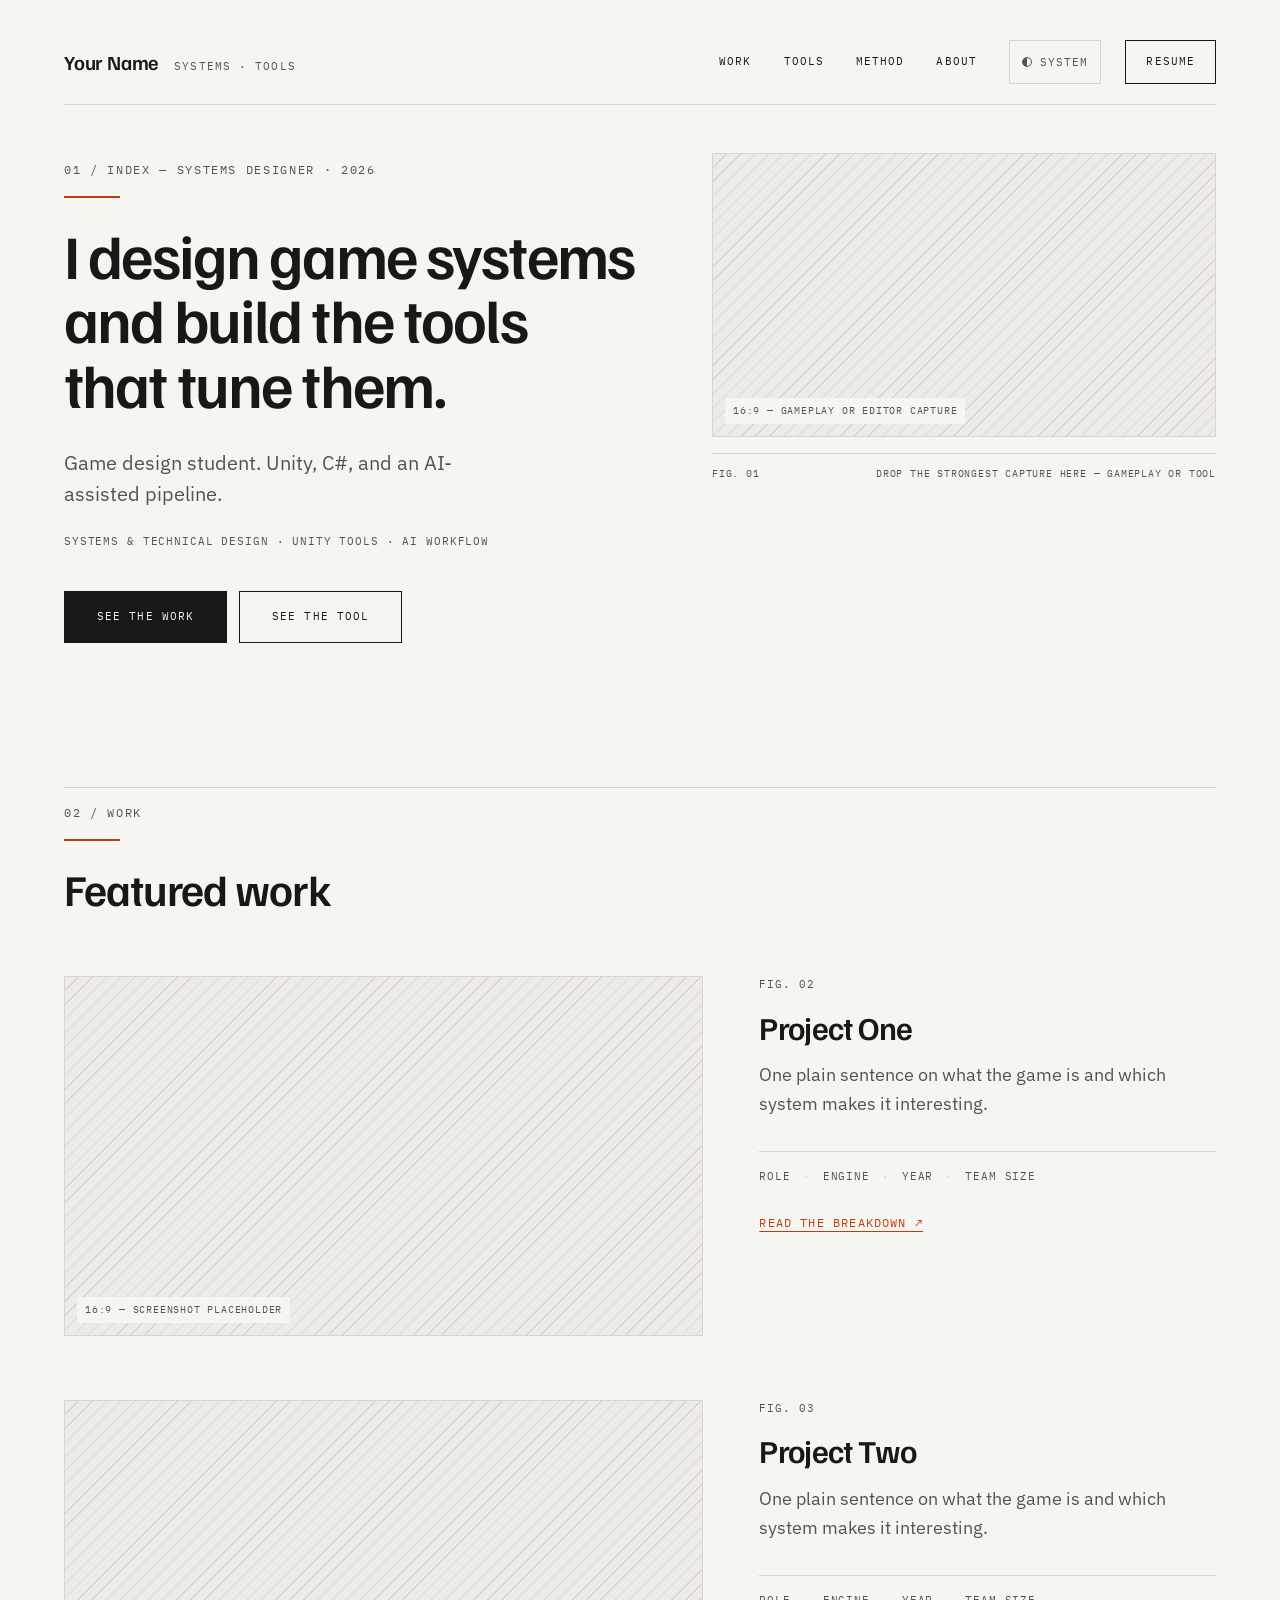
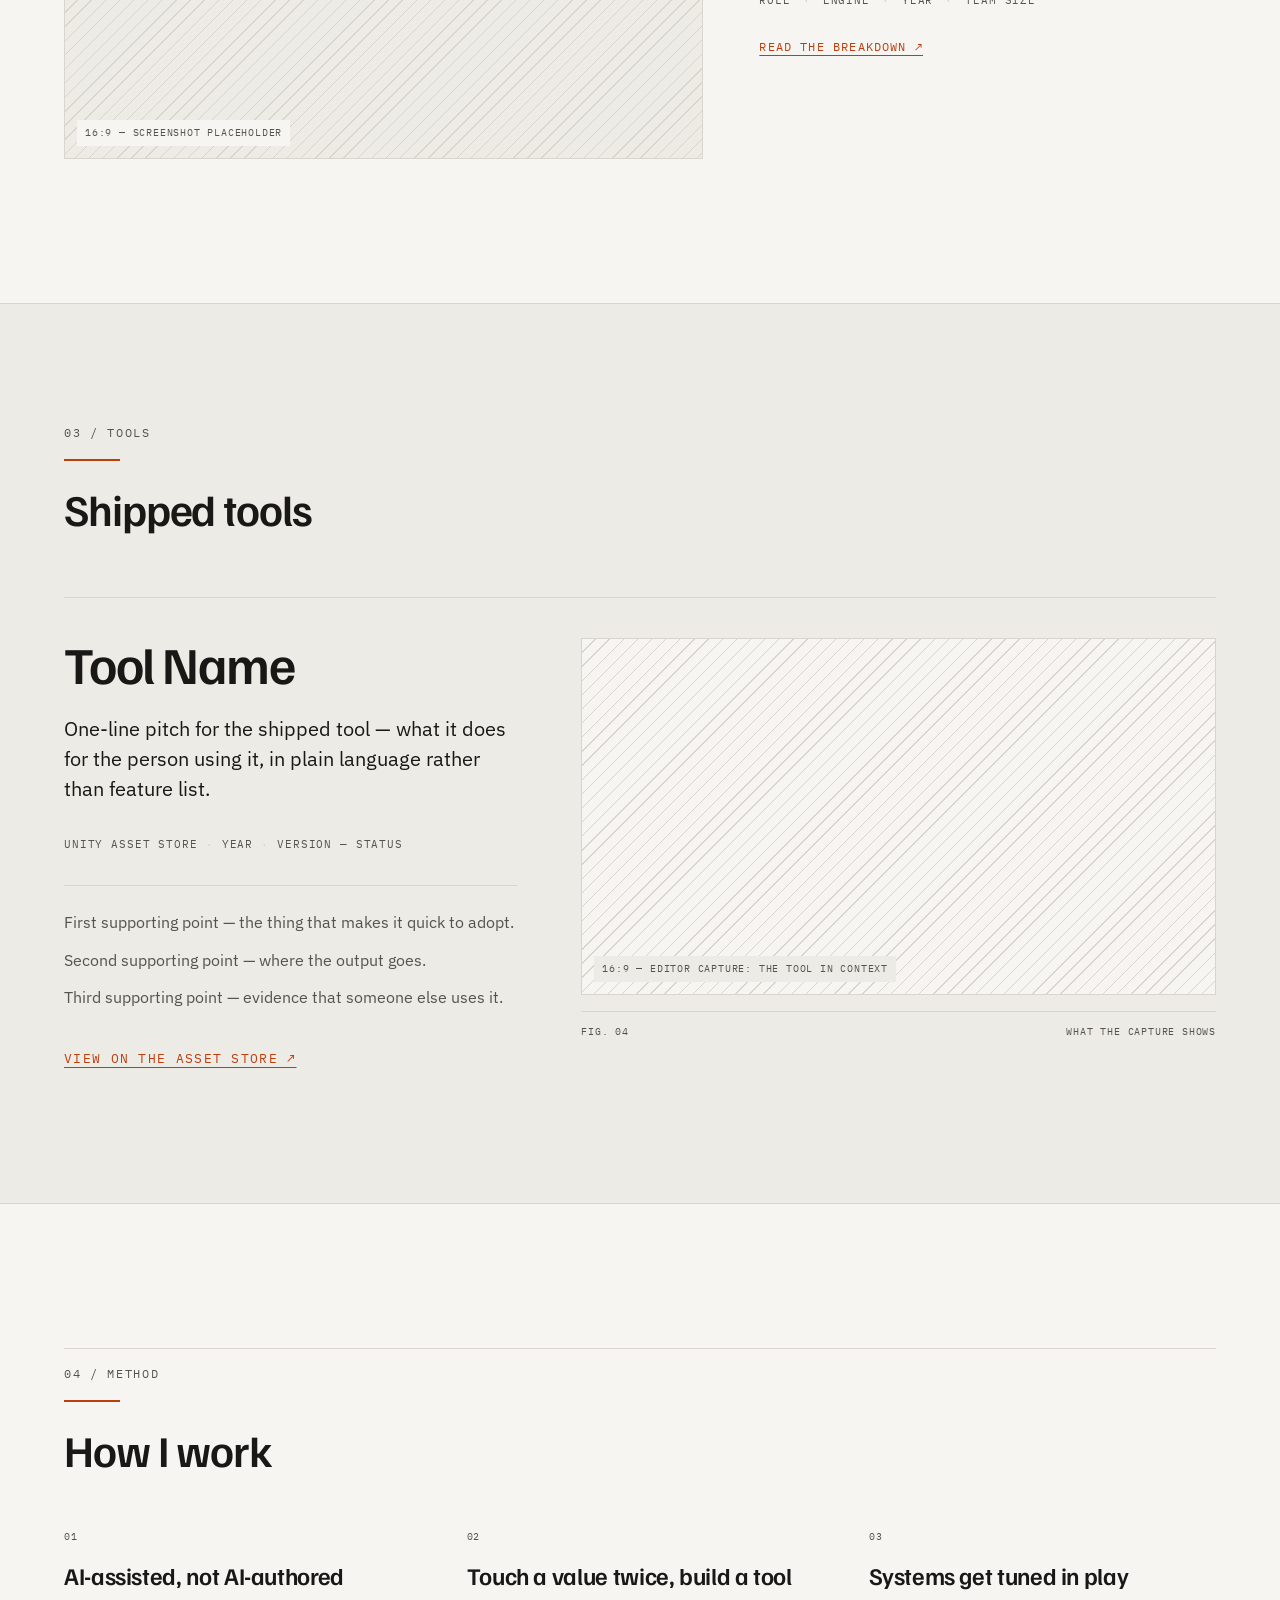
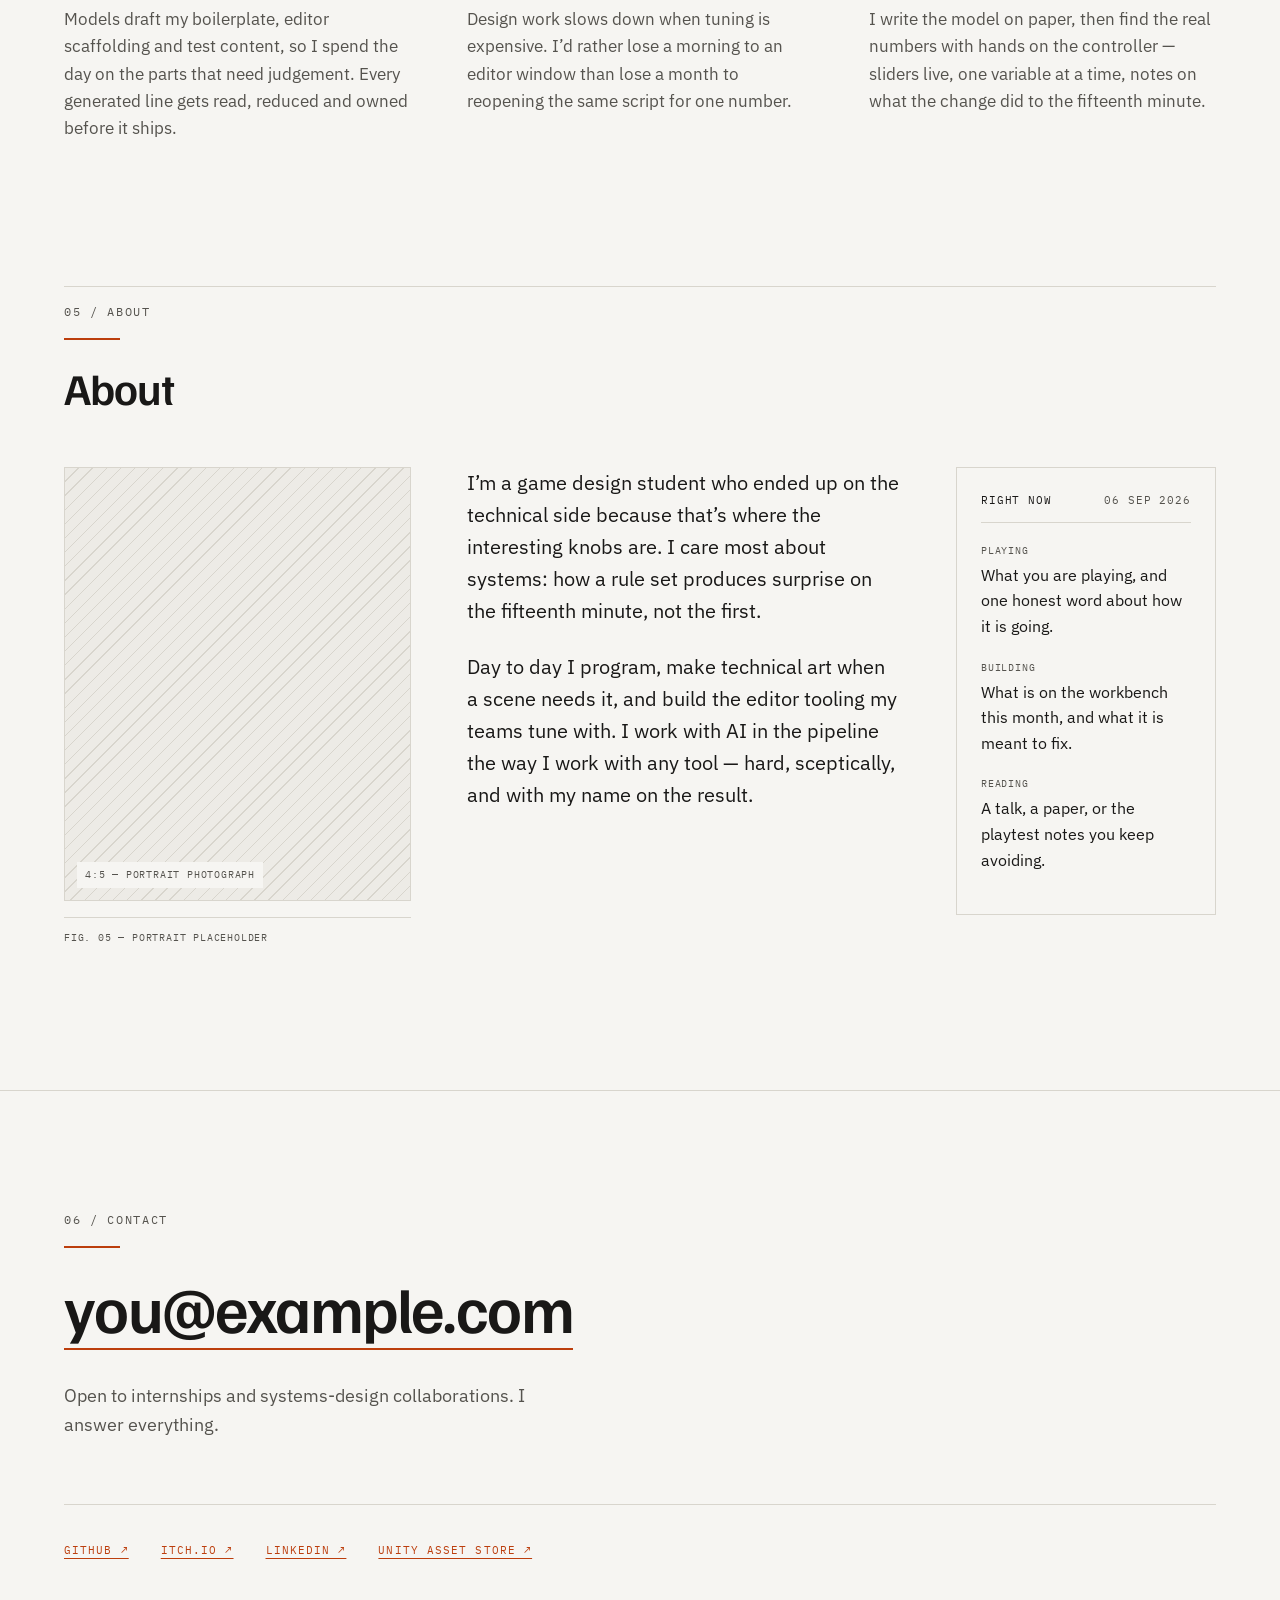
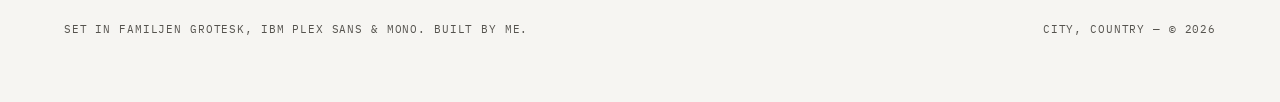
==== index.html @ 77448d0f "Add a light/dark/system theme toggle The page followed prefers-color-scheme with no way to override " ====
<!doctype html>
<html lang="en">
<head>
<meta charset="utf-8">
<meta name="viewport" content="width=device-width, initial-scale=1">

<!-- TODO: swap the persona placeholders — name, email, links, projects. -->
<title>Your Name — game systems and the tools that tune them</title>
<meta name="description" content="Portfolio of a game design student working in systems and technical design: Unity, C#, editor tooling, and an AI-assisted pipeline.">
<meta name="theme-color" content="#f6f5f2" media="(prefers-color-scheme: light)">
<meta name="theme-color" content="#131312" media="(prefers-color-scheme: dark)">

<meta property="og:type" content="website">
<meta property="og:title" content="Your Name — game systems and the tools that tune them">
<meta property="og:description" content="Portfolio of a game design student working in systems and technical design: Unity, C#, editor tooling, and an AI-assisted pipeline.">

<link rel="icon" href="data:image/svg+xml,%3Csvg%20xmlns='http://www.w3.org/2000/svg'%20viewBox='0%200%2032%2032'%3E%3Crect%20width='32'%20height='32'%20fill='%23191817'/%3E%3Crect%20x='6'%20y='21'%20width='20'%20height='3'%20fill='%23bc3e0d'/%3E%3C/svg%3E">

<link rel="preconnect" href="https://fonts.googleapis.com">
<link rel="preconnect" href="https://fonts.gstatic.com" crossorigin>
<link rel="stylesheet" href="https://fonts.googleapis.com/css2?family=Familjen+Grotesk:wght@400;500;600&amp;family=IBM+Plex+Sans:wght@400;500&amp;family=IBM+Plex+Mono:wght@400;500&amp;display=swap">

<link rel="stylesheet" href="./assets/css/tokens.css">
<link rel="stylesheet" href="./assets/css/site.css">

<!-- Apply a saved theme choice before first paint, so a visitor who
     picked light on a dark system never sees a flash of the wrong one.
     Must stay inline and synchronous, and after the stylesheets. -->
<script>
  (function () {
    try {
      var t = localStorage.getItem("theme");
      if (t === "light" || t === "dark") {
        document.documentElement.setAttribute("data-theme", t);
      }
    } catch (e) {
      /* private mode or storage blocked — fall back to the system theme */
    }
  })();
</script>
</head>
<body>

<a class="skip-link" href="#main">Skip to content</a>

<header class="site-header">
  <div class="wrap">
    <div class="site-header__bar">
      <a class="brand" href="#top">
        <span class="brand__name">Your Name</span>
        <span class="brand__role">Systems &middot; Tools</span>
      </a>

      <!-- Mobile only: the artboard puts Resume up here, beside the wordmark. -->
      <!-- TODO: point at /resume.pdf once there is one. -->
      <a class="btn btn--outline" href="#contact">Resume</a>

      <nav class="nav" aria-label="Sections">
        <a class="nav__link" href="#work">Work</a>
        <a class="nav__link" href="#tools">Tools</a>
        <a class="nav__link" href="#method">Method</a>
        <a class="nav__link" href="#about">About</a>

        <!-- Revealed by theme.js; stays hidden without scripting. -->
        <button class="theme-toggle" type="button" id="theme-toggle" hidden>
          <span class="theme-toggle__dot" aria-hidden="true"></span>
          <span class="theme-toggle__label">System</span>
        </button>

        <!-- Desktop only: the artboard moves Resume to the end of the nav. -->
        <a class="btn btn--outline nav__resume" href="#contact">Resume</a>
      </nav>
    </div>
  </div>
</header>

<main id="main">

  <!-- 01 / Index ------------------------------------------------- -->
  <section class="hero" id="top">
    <div class="wrap">
      <div class="hero__grid">
        <div class="hero__body">
          <p class="eyebrow">01 / Index — Systems designer &middot; 2026</p>
          <div class="rule"></div>
          <h1 class="hero__title">I design game systems and build the tools that tune them.</h1>
          <p class="hero__lead">Game design student. Unity, C#, and an AI-assisted pipeline.</p>
          <p class="hero__tags meta">Systems &amp; technical design &middot; Unity tools &middot; AI workflow</p>
          <div class="hero__ctas">
            <a class="btn btn--solid" href="#work">See the work</a>
            <a class="btn btn--outline" href="#tools">See the tool</a>
          </div>
        </div>

        <figure class="figure hero__figure">
          <div class="ph"><span class="ph__label">16:9 — gameplay or editor capture</span></div>
          <figcaption class="figure__caption">
            <span>Fig. 01</span>
            <span>Drop the strongest capture here — gameplay or tool</span>
          </figcaption>
        </figure>
      </div>
    </div>
  </section>

  <!-- 02 / Work -------------------------------------------------- -->
  <section class="section work" id="work">
    <div class="wrap">
      <div class="section__head">
        <p class="eyebrow">02 / Work</p>
        <div class="rule"></div>
        <h2 class="section__title">Featured work</h2>
      </div>

      <!-- Each <article class="project"> is one component. Add rows to
           grow this section; never leave a hole in a grid. -->
      <div class="project-list">

        <article class="project">
          <div class="project__media">
            <div class="ph"><span class="ph__label">16:9 — screenshot placeholder</span></div>
          </div>
          <div class="project__body">
            <p class="project__fig-no meta">Fig. 02</p>
            <h3 class="project__title">Project One</h3>
            <p class="project__desc">One plain sentence on what the game is and which system makes it interesting.</p>
            <div class="meta-row">
              <span>Role</span><span class="meta-row__sep">&middot;</span>
              <span>Engine</span><span class="meta-row__sep">&middot;</span>
              <span>Year</span><span class="meta-row__sep">&middot;</span>
              <span>Team size</span>
            </div>
            <!-- TODO: link to the case study once it exists. -->
            <a class="link-out" href="#">Read the breakdown ↗</a>
          </div>
        </article>

        <article class="project">
          <div class="project__media">
            <div class="ph"><span class="ph__label">16:9 — screenshot placeholder</span></div>
          </div>
          <div class="project__body">
            <p class="project__fig-no meta">Fig. 03</p>
            <h3 class="project__title">Project Two</h3>
            <p class="project__desc">One plain sentence on what the game is and which system makes it interesting.</p>
            <div class="meta-row">
              <span>Role</span><span class="meta-row__sep">&middot;</span>
              <span>Engine</span><span class="meta-row__sep">&middot;</span>
              <span>Year</span><span class="meta-row__sep">&middot;</span>
              <span>Team size</span>
            </div>
            <!-- TODO: link to the case study once it exists. -->
            <a class="link-out" href="#">Read the breakdown ↗</a>
          </div>
        </article>

      </div>
    </div>
  </section>

  <!-- 03 / Tools ------------------------------------------------- -->
  <section class="band" id="tools">
    <div class="wrap">
      <div class="section__head">
        <p class="eyebrow">03 / Tools</p>
        <div class="rule"></div>
        <h2 class="section__title">Shipped tools</h2>
      </div>

      <article class="tool">
        <h3 class="tool__name">Tool Name</h3>
        <p class="tool__pitch">One-line pitch for the shipped tool — what it does for the person using it, in plain language rather than feature list.</p>
        <div class="tool__meta meta-row">
          <span>Unity Asset Store</span><span class="meta-row__sep">&middot;</span>
          <span>Year</span><span class="meta-row__sep">&middot;</span>
          <span>Version — status</span>
        </div>

        <figure class="figure tool__figure">
          <div class="ph"><span class="ph__label">16:9 — editor capture: the tool in context</span></div>
          <figcaption class="figure__caption">
            <span>Fig. 04</span>
            <span>What the capture shows</span>
          </figcaption>
        </figure>

        <ul class="tool__points">
          <li>First supporting point — the thing that makes it quick to adopt.</li>
          <li>Second supporting point — where the output goes.</li>
          <li>Third supporting point — evidence that someone else uses it.</li>
        </ul>

        <!-- TODO: Asset Store listing URL. -->
        <a class="link-out tool__link" href="#">View on the Asset Store ↗</a>
      </article>
    </div>
  </section>

  <!-- 04 / Method ------------------------------------------------ -->
  <section class="section" id="method">
    <div class="wrap">
      <div class="section__head">
        <p class="eyebrow">04 / Method</p>
        <div class="rule"></div>
        <h2 class="section__title">How I work</h2>
      </div>

      <div class="method-grid">
        <div class="method__item">
          <p class="method__no">01</p>
          <h3 class="method__title">AI-assisted, not AI-authored</h3>
          <p class="method__text">Models draft my boilerplate, editor scaffolding and test content, so I spend the day on the parts that need judgement. Every generated line gets read, reduced and owned before it ships.</p>
        </div>
        <div class="method__item">
          <p class="method__no">02</p>
          <h3 class="method__title">Touch a value twice, build a tool</h3>
          <p class="method__text">Design work slows down when tuning is expensive. I&rsquo;d rather lose a morning to an editor window than lose a month to reopening the same script for one number.</p>
        </div>
        <div class="method__item">
          <p class="method__no">03</p>
          <h3 class="method__title">Systems get tuned in play</h3>
          <p class="method__text">I write the model on paper, then find the real numbers with hands on the controller — sliders live, one variable at a time, notes on what the change did to the fifteenth minute.</p>
        </div>
      </div>
    </div>
  </section>

  <!-- 05 / About ------------------------------------------------- -->
  <section class="section about" id="about">
    <div class="wrap">
      <div class="section__head">
        <p class="eyebrow">05 / About</p>
        <div class="rule"></div>
        <h2 class="section__title">About</h2>
      </div>

      <div class="about-grid">
        <figure class="figure">
          <div class="ph ph--portrait"><span class="ph__label">4:5 — portrait photograph</span></div>
          <figcaption class="figure__caption"><span>Fig. 05 — portrait placeholder</span></figcaption>
        </figure>

        <div class="about__prose">
          <p>I&rsquo;m a game design student who ended up on the technical side because that&rsquo;s where the interesting knobs are. I care most about systems: how a rule set produces surprise on the fifteenth minute, not the first.</p>
          <p>Day to day I program, make technical art when a scene needs it, and build the editor tooling my teams tune with. I work with AI in the pipeline the way I work with any tool — hard, sceptically, and with my name on the result.</p>
        </div>

        <aside class="now">
          <div class="now__head meta">
            <strong>Right now</strong>
            <time datetime="2026-09-06">06 Sep 2026</time>
          </div>
          <dl class="now__list">
            <div>
              <dt class="now__label">Playing</dt>
              <dd>What you are playing, and one honest word about how it is going.</dd>
            </div>
            <div>
              <dt class="now__label">Building</dt>
              <dd>What is on the workbench this month, and what it is meant to fix.</dd>
            </div>
            <div>
              <dt class="now__label">Reading</dt>
              <dd>A talk, a paper, or the playtest notes you keep avoiding.</dd>
            </div>
          </dl>
        </aside>
      </div>
    </div>
  </section>

</main>

<!-- 06 / Contact ------------------------------------------------- -->
<footer class="contact" id="contact">
  <div class="wrap">
    <p class="eyebrow">06 / Contact</p>
    <div class="rule"></div>

    <!-- TODO: real address. -->
    <a class="contact__email" href="mailto:you@example.com">you@example.com</a>
    <p class="contact__note">Open to internships and systems-design collaborations. I answer everything.</p>

    <!-- TODO: real profile URLs. -->
    <div class="contact__links">
      <a class="link-out" href="#">GitHub ↗</a>
      <a class="link-out" href="#">itch.io ↗</a>
      <a class="link-out" href="#">LinkedIn ↗</a>
      <a class="link-out" href="#">Unity Asset Store ↗</a>
    </div>

    <div class="colophon meta">
      <span>Set in Familjen Grotesk, IBM Plex Sans &amp; Mono. Built by me.</span>
      <span>City, Country — &copy; 2026</span>
    </div>
  </div>
</footer>

<script src="./assets/js/theme.js" defer></script>
</body>
</html>
---- assets/css/tokens.css ----
/* ------------------------------------------------------------------
   tokens.css — the single source of truth for colour, type and space.
   Components reference tokens only, never raw values.

   Theming works in three states:
     no data-theme   follow the operating system
     data-theme=light  forced light, even on a dark system
     data-theme=dark   forced dark, even on a light system

   Each palette's values are written once as --*-l / --*-d below; the
   blocks further down only re-point --paper, --ink and friends at one
   set or the other. Add a colour by defining both variants once.
   ------------------------------------------------------------------ */

:root {
  /* --- Palette values: light ------------------------------------ */
  --paper-l:   #f6f5f2;   /* page ground — off-white, never pure white */
  --paper-2-l: #edebe6;   /* recessed band (Tools), placeholder fills  */
  --ink-l:     #191817;   /* body ink — near-black, never pure black   */
  --ink-2-l:   #55534e;   /* secondary prose, metadata                 */
  --rule-l:    #d8d5cd;   /* hairlines, borders                        */

  /* One accent, used on under 5% of the page.
     L lowered from the 0.58 of the design canvas to 0.54 so links
     clear 4.5:1 on --paper-2 as well as --paper. Hex first as a
     fallback for engines without oklch(). */
  --accent-l:   #bc3e0d;
  --accent-l:   oklch(0.54 0.17 38);
  --accent-2-l: #a02200;
  --accent-2-l: oklch(0.46 0.17 38);

  /* --- Palette values: dark ------------------------------------- */
  --paper-d:   #131312;
  --paper-2-d: #1b1b19;
  --ink-d:     #eceae4;
  --ink-2-d:   #a5a29b;
  --rule-d:    #302f2c;

  --accent-d:   #f78955;
  --accent-d:   oklch(0.74 0.15 45);
  --accent-2-d: #ffa87b;
  --accent-2-d: oklch(0.82 0.13 45);

  /* --- Active palette: light is the default --------------------- */
  color-scheme: light;
  --paper:    var(--paper-l);
  --paper-2:  var(--paper-2-l);
  --ink:      var(--ink-l);
  --ink-2:    var(--ink-2-l);
  --rule:     var(--rule-l);
  --accent:   var(--accent-l);
  --accent-2: var(--accent-2-l);

  /* --- Type ------------------------------------------------------ */
  --font-display: "Familjen Grotesk", ui-sans-serif, system-ui, sans-serif;
  --font-body:    "IBM Plex Sans", ui-sans-serif, system-ui, sans-serif;
  --font-mono:    "IBM Plex Mono", ui-monospace, SFMono-Regular, monospace;

  /* Fluid scale: each clamp lands on the mobile artboard value at
     390px and the desktop artboard value at >=1440px. */
  --size-h1:      clamp(2.375rem, 1.20rem + 5.00vw, 3.875rem); /* 38 -> 62 */
  --size-h2:      clamp(1.875rem, 1.10rem + 3.20vw, 2.750rem); /* 30 -> 44 */
  --size-h3:      clamp(1.625rem, 1.30rem + 1.40vw, 2.000rem); /* 26 -> 32 */
  --size-tool:    clamp(2.500rem, 1.90rem + 2.50vw, 3.250rem); /* 40 -> 52 */
  --size-method:  clamp(1.313rem, 1.15rem + 0.70vw, 1.500rem); /* 21 -> 24 */
  --size-email:   clamp(1.750rem, 0.40rem + 5.60vw, 4.000rem); /* 28 -> 64 */
  --size-lead:    clamp(1.125rem, 1.05rem + 0.30vw, 1.250rem); /* 18 -> 20 */
  --size-body:    clamp(1.000rem, 0.98rem + 0.10vw, 1.063rem); /* 16 -> 17 */
  --size-small:   1rem;
  --size-meta:    clamp(0.625rem, 0.60rem + 0.10vw, 0.750rem); /* 10 -> 12 */
  --size-eyebrow: clamp(0.688rem, 0.66rem + 0.10vw, 0.750rem); /* 11 -> 12 */

  --track-mono:   0.1em;    /* letter-spacing for mono metadata */
  --track-eyebrow: 0.14em;  /* section numbers run wider        */

  /* --- Space: 4px base, 8px steps above 16px -------------------- */
  --s-1: 0.25rem;  /*  4 */
  --s-2: 0.5rem;   /*  8 */
  --s-3: 0.75rem;  /* 12 */
  --s-4: 1rem;     /* 16 */
  --s-5: 1.25rem;  /* 20 */
  --s-6: 1.5rem;   /* 24 */
  --s-8: 2rem;     /* 32 */
  --s-9: 2.25rem;  /* 36 */
  --s-10: 2.5rem;  /* 40 */
  --s-12: 3rem;    /* 48 */
  --s-14: 3.5rem;  /* 56 */
  --s-16: 4rem;    /* 64 */
  --s-18: 4.5rem;  /* 72 */

  /* Section rhythm and gutters both scale mobile -> desktop */
  --space-section: clamp(4.5rem, 2.0rem + 10vw, 9rem);   /*  72 -> 144 */
  --space-band:    clamp(4rem,   1.5rem + 10vw, 7.5rem); /*  64 -> 120 */
  --gutter:        clamp(1.5rem, 5vw, 6.25rem);          /*  24 -> 100 */
  --measure: 66ch;      /* prose measure */
  --content: 1240px;    /* 12-col content width */

  --tap: 44px;          /* minimum tap target */
  --ease: 180ms ease;
}

/* Follow the system, unless the visitor has explicitly chosen light. */
@media (prefers-color-scheme: dark) {
  :root:not([data-theme="light"]) {
    color-scheme: dark;
    --paper:    var(--paper-d);
    --paper-2:  var(--paper-2-d);
    --ink:      var(--ink-d);
    --ink-2:    var(--ink-2-d);
    --rule:     var(--rule-d);
    --accent:   var(--accent-d);
    --accent-2: var(--accent-2-d);
  }
}

/* An explicit choice wins over the system in both directions. */
:root[data-theme="dark"] {
  color-scheme: dark;
  --paper:    var(--paper-d);
  --paper-2:  var(--paper-2-d);
  --ink:      var(--ink-d);
  --ink-2:    var(--ink-2-d);
  --rule:     var(--rule-d);
  --accent:   var(--accent-d);
  --accent-2: var(--accent-2-d);
}

:root[data-theme="light"] {
  color-scheme: light;
  --paper:    var(--paper-l);
  --paper-2:  var(--paper-2-l);
  --ink:      var(--ink-l);
  --ink-2:    var(--ink-2-l);
  --rule:     var(--rule-l);
  --accent:   var(--accent-l);
  --accent-2: var(--accent-2-l);
}
---- assets/css/site.css ----
/* ------------------------------------------------------------------
   site.css — components. Mobile-first; the desktop artboard takes
   over at 900px. Every value comes from tokens.css.
   ------------------------------------------------------------------ */

/* --- Reset ------------------------------------------------------- */
*, *::before, *::after { box-sizing: border-box; }

body {
  margin: 0;
  background: var(--paper);
  color: var(--ink);
  font-family: var(--font-body);
  font-size: var(--size-body);
  line-height: 1.6;
  -webkit-font-smoothing: antialiased;
}

h1, h2, h3, h4, p, figure, blockquote { margin: 0; }
h1, h2, h3, h4 { text-wrap: balance; }
p { text-wrap: pretty; }
img, svg, video { max-width: 100%; height: auto; display: block; }
ul { margin: 0; padding: 0; list-style: none; }

::selection { background: var(--accent); color: var(--paper); }

/* --- Links and focus --------------------------------------------- */
a {
  color: var(--accent);
  text-decoration-thickness: 1px;
  text-underline-offset: 4px;
  transition: color var(--ease);
}
a:hover { color: var(--accent-2); }

:where(a, button, [tabindex]):focus-visible {
  outline: 2px solid var(--accent);
  outline-offset: 3px;
}

html { scroll-behavior: smooth; }

@media (prefers-reduced-motion: reduce) {
  html { scroll-behavior: auto; }
  *, *::before, *::after {
    transition-duration: 0.01ms !important;
    animation-duration: 0.01ms !important;
  }
}

.skip-link {
  position: absolute;
  left: var(--s-4);
  top: calc(-1 * var(--tap) - var(--s-4));
  z-index: 10;
  display: flex;
  align-items: center;
  height: var(--tap);
  padding: 0 var(--s-4);
  background: var(--ink);
  color: var(--paper);
  font-family: var(--font-mono);
  font-size: var(--size-meta);
  letter-spacing: var(--track-mono);
  text-transform: uppercase;
  text-decoration: none;
  transition: top var(--ease);
}
.skip-link:focus-visible { top: var(--s-4); color: var(--paper); }

/* --- Layout ------------------------------------------------------ */
.wrap {
  width: min(var(--content), 100% - 2 * var(--gutter));
  margin-inline: auto;
}

.section { padding-top: var(--space-section); }

.section__head { padding-top: var(--s-4); border-top: 1px solid var(--rule); }
.band .section__head { padding-top: 0; border-top: 0; }

.eyebrow {
  font-family: var(--font-mono);
  font-size: var(--size-eyebrow);
  letter-spacing: var(--track-eyebrow);
  text-transform: uppercase;
  color: var(--ink-2);
}

/* The signature accent: one short rule under every section number. */
.rule {
  width: 48px;
  height: 2px;
  margin: var(--s-3) 0 var(--s-5);
  background: var(--accent);
}

.section__title {
  font-family: var(--font-display);
  font-size: var(--size-h2);
  font-weight: 600;
  line-height: 1.08;
  letter-spacing: -0.025em;
}

/* --- Mono metadata ----------------------------------------------- */
.meta, .meta-row {
  font-family: var(--font-mono);
  font-size: var(--size-meta);
  letter-spacing: 0.08em;
  text-transform: uppercase;
  color: var(--ink-2);
}
.meta-row {
  display: flex;
  flex-wrap: wrap;
  align-items: center;
  gap: var(--s-2);
}
.meta-row__sep { color: var(--rule); }

.link-out {
  display: inline-flex;
  align-items: center;
  min-height: var(--tap);
  font-family: var(--font-mono);
  font-size: var(--size-eyebrow);
  letter-spacing: var(--track-mono);
  text-transform: uppercase;
}

/* --- Buttons ----------------------------------------------------- */
.btn {
  display: inline-flex;
  align-items: center;
  min-height: var(--tap);
  padding: 0 var(--s-4);
  font-family: var(--font-mono);
  font-size: var(--size-meta);
  letter-spacing: var(--track-mono);
  text-transform: uppercase;
  white-space: nowrap;
  text-decoration: none;
  transition: background-color var(--ease), color var(--ease), opacity var(--ease);
}
.btn--solid {
  background: var(--ink);
  color: var(--paper);
  border: 1px solid var(--ink);
}
.btn--solid:hover { color: var(--paper); opacity: 0.86; }
.btn--outline {
  border: 1px solid var(--ink);
  color: var(--ink);
}
.btn--outline:hover { background: var(--ink); color: var(--paper); }

/* --- Header ------------------------------------------------------ */
.site-header { padding-top: var(--s-5); }

/* Mobile: brand and Resume share row one, the nav wraps to row two. */
.site-header__bar {
  display: flex;
  flex-wrap: wrap;
  align-items: center;
  justify-content: space-between;
  gap: var(--s-4);
}

.brand {
  display: flex;
  flex-direction: column;
  gap: 2px;
  color: var(--ink);
  text-decoration: none;
}
.brand__name {
  font-family: var(--font-display);
  font-size: 1.125rem;
  font-weight: 600;
  letter-spacing: -0.01em;
}
.brand__role {
  font-family: var(--font-mono);
  font-size: 0.625rem;
  letter-spacing: var(--track-mono);
  text-transform: uppercase;
  color: var(--ink-2);
}

.nav {
  flex: 1 0 100%;   /* forces the wrap onto its own row */
  display: flex;
  align-items: center;
  gap: var(--s-4);
  margin-top: var(--s-1);
  padding-top: var(--s-1);
  border-top: 1px solid var(--rule);
}
.nav__link {
  display: flex;
  align-items: center;
  min-height: var(--tap);
  font-family: var(--font-mono);
  font-size: var(--size-eyebrow);
  letter-spacing: 0.08em;
  text-transform: uppercase;
  color: var(--ink);
  text-decoration: none;
}
.nav__link:hover { color: var(--accent); }
.nav__link[aria-current="true"] { color: var(--accent); }
.nav__resume { display: none; }

/* --- Theme toggle ------------------------------------------------ */
/* Cycles system -> light -> dark. Hidden until JS enables it, so it
   never sits there dead for a visitor with scripting off. */
.theme-toggle {
  display: inline-flex;
  align-items: center;
  gap: var(--s-2);
  min-height: var(--tap);
  margin-left: auto;   /* mobile: sits at the end of the nav row */
  padding: 0 var(--s-3);
  background: none;
  border: 1px solid var(--rule);
  color: var(--ink-2);
  font-family: var(--font-mono);
  font-size: var(--size-meta);
  letter-spacing: var(--track-mono);
  text-transform: uppercase;
  cursor: pointer;
  transition: color var(--ease), border-color var(--ease);
}
.theme-toggle:hover { color: var(--ink); border-color: var(--ink); }

/* The glyph is drawn from the current mode, so it needs no icon font. */
.theme-toggle__dot {
  width: 10px;
  height: 10px;
  border: 1px solid currentColor;
  border-radius: 50%;
}
/* system: half filled · light: hollow · dark: solid */
:root:not([data-theme]) .theme-toggle__dot {
  background: linear-gradient(to right, currentColor 50%, transparent 50%);
}
:root[data-theme="light"] .theme-toggle__dot { background: none; }
:root[data-theme="dark"]  .theme-toggle__dot { background: currentColor; }

/* --- Placeholder media ------------------------------------------- */
/* Hatched blocks stand in for captures until real assets land.
   Swap a .ph for an <img> and the figure keeps working unchanged. */
.ph {
  aspect-ratio: 16 / 9;
  display: flex;
  align-items: flex-end;
  padding: var(--s-3);
  border: 1px solid var(--rule);
  background-color: var(--paper-2);
  background-image: repeating-linear-gradient(
    135deg, transparent 0 9px, var(--rule) 9px 10px
  );
}
.ph--portrait { aspect-ratio: 4 / 5; }
.ph__label {
  font-family: var(--font-mono);
  font-size: 0.625rem;
  letter-spacing: 0.08em;
  text-transform: uppercase;
  color: var(--ink-2);
  background: var(--paper);
  padding: 5px 8px;
}
/* Inside the recessed Tools band the fills invert. */
.band .ph { background-color: var(--paper); }
.band .ph__label { background: var(--paper-2); }

.figure { margin: 0; }
.figure__caption {
  display: flex;
  flex-direction: column;
  gap: var(--s-1);
  margin-top: var(--s-3);
  padding-top: 10px;
  border-top: 1px solid var(--rule);
  font-family: var(--font-mono);
  font-size: 0.625rem;
  letter-spacing: 0.08em;
  text-transform: uppercase;
  color: var(--ink-2);
}

/* --- Hero -------------------------------------------------------- */
.hero { padding-top: var(--s-6); }
.hero__title {
  font-family: var(--font-display);
  font-size: var(--size-h1);
  font-weight: 600;
  line-height: 1.04;
  letter-spacing: -0.03em;
}
.hero__lead {
  margin-top: var(--s-5);
  font-size: var(--size-lead);
  line-height: 1.5;
  color: var(--ink-2);
}
.hero__tags { margin-top: var(--s-5); }
.hero__ctas {
  display: flex;
  flex-direction: column;
  gap: var(--s-2);
  margin-top: var(--s-8);
}
.hero__ctas .btn { min-height: 52px; padding: 0 var(--s-5); }
.hero__figure { margin-top: var(--s-8); }

/* --- Work -------------------------------------------------------- */
.project-list {
  display: flex;
  flex-direction: column;
  gap: var(--s-14);
  margin-top: var(--s-9);
}
/* The card is one component: a row of one, two or three of these
   works unchanged. The section grows by adding rows, never by
   filling holes in a fixed grid. */
.project__fig-no { margin-top: var(--s-4); }
.project__title {
  margin-top: var(--s-2);
  font-family: var(--font-display);
  font-size: var(--size-h3);
  font-weight: 600;
  line-height: 1.12;
  letter-spacing: -0.02em;
}
.project__desc {
  margin-top: var(--s-3);
  color: var(--ink-2);
}
.project .meta-row {
  margin-top: var(--s-5);
  padding-top: var(--s-3);
  border-top: 1px solid var(--rule);
}
.project .link-out { margin-top: var(--s-2); }

/* --- Tools band -------------------------------------------------- */
.band {
  margin-top: var(--space-section);
  padding-block: var(--space-band);
  background: var(--paper-2);
  border-top: 1px solid var(--rule);
  border-bottom: 1px solid var(--rule);
}

.tool {
  margin-top: var(--s-9);
  padding-top: var(--s-6);
  border-top: 1px solid var(--rule);
}
.tool__name {
  font-family: var(--font-display);
  font-size: var(--size-tool);
  font-weight: 600;
  line-height: 1;
  letter-spacing: -0.03em;
}
.tool__pitch {
  margin-top: var(--s-4);
  font-size: var(--size-lead);
  line-height: 1.5;
}
.tool__meta { margin-top: var(--s-5); }
.tool__figure { margin-top: var(--s-6); }
.tool__points {
  display: flex;
  flex-direction: column;
  gap: 10px;
  margin-top: var(--s-6);
  padding-top: var(--s-5);
  border-top: 1px solid var(--rule);
}
.tool__points li { font-size: var(--size-small); color: var(--ink-2); }
.tool__link { margin-top: var(--s-4); min-height: 48px; font-size: var(--size-meta); }

/* --- Method ------------------------------------------------------ */
.method-grid {
  display: grid;
  gap: var(--s-8);
  margin-top: var(--s-9);
}
.method__no {
  font-family: var(--font-mono);
  font-size: 0.625rem;
  letter-spacing: 0.08em;
  color: var(--ink-2);
}
.method__title {
  margin-top: var(--s-2);
  font-family: var(--font-display);
  font-size: var(--size-method);
  font-weight: 600;
  line-height: 1.2;
  letter-spacing: -0.015em;
}
.method__text {
  max-width: 40ch;
  margin-top: var(--s-3);
  color: var(--ink-2);
}

/* --- About ------------------------------------------------------- */
.about-grid {
  display: grid;
  gap: var(--s-8);
  margin-top: var(--s-9);
}
.about__prose p {
  max-width: var(--measure);
  font-size: var(--size-lead);
  line-height: 1.6;
}
.about__prose p + p { margin-top: var(--s-5); }

.now { padding: var(--s-5); border: 1px solid var(--rule); }
.now__head {
  display: flex;
  justify-content: space-between;
  gap: var(--s-3);
  padding-bottom: var(--s-3);
  border-bottom: 1px solid var(--rule);
}
.now__head strong { color: var(--ink); font-weight: 400; }
.now__list {
  display: flex;
  flex-direction: column;
  gap: var(--s-4);
  margin-top: var(--s-4);
}
.now__label {
  font-family: var(--font-mono);
  font-size: 0.625rem;
  letter-spacing: 0.08em;
  text-transform: uppercase;
  color: var(--ink-2);
}
.now dd { margin: var(--s-1) 0 0; font-size: var(--size-small); }

/* --- Contact ----------------------------------------------------- */
.contact {
  margin-top: var(--space-section);
  padding-top: var(--space-band);
  padding-bottom: var(--s-10);
  border-top: 1px solid var(--rule);
}
.contact__email {
  display: inline-block;
  font-family: var(--font-display);
  font-size: var(--size-email);
  font-weight: 600;
  line-height: 1.1;
  letter-spacing: -0.025em;
  color: var(--ink);
  text-decoration: none;
  border-bottom: 2px solid var(--accent);
  padding-bottom: 6px;
  overflow-wrap: anywhere;
}
.contact__email:hover { color: var(--accent); }
.contact__note {
  margin-top: var(--s-6);
  color: var(--ink-2);
}
.contact__links {
  display: flex;
  flex-direction: column;
  margin-top: var(--s-8);
  padding-top: var(--s-2);
  border-top: 1px solid var(--rule);
}
.contact__links .link-out { min-height: 48px; font-size: var(--size-meta); }
.colophon {
  display: flex;
  flex-direction: column;
  gap: 6px;
  margin-top: var(--s-8);
}

/* ==================================================================
   Desktop — the 1440 artboard
   ================================================================== */
@media (min-width: 900px) {
  .site-header { padding-top: var(--s-10); }
  .site-header__bar {
    gap: var(--s-8);
    padding-bottom: var(--s-5);
    border-bottom: 1px solid var(--rule);
  }
  .brand { flex-direction: row; align-items: baseline; gap: var(--s-4); }
  .brand__name { font-size: 1.25rem; }
  .brand__role { font-size: 0.688rem; letter-spacing: var(--track-mono); }

  .nav {
    flex: 0 1 auto;   /* back into the single header row */
    gap: var(--s-2);
    margin-top: 0;
    padding-top: 0;
    border-top: 0;
  }
  .nav__link { padding: 0 var(--s-3); font-size: var(--size-meta); letter-spacing: var(--track-mono); }
  .nav__resume { display: flex; margin-left: var(--s-4); padding: 0 var(--s-5); }
  .site-header__bar > .btn--outline { display: none; }
  /* in the single header row the toggle no longer needs pushing right */
  .theme-toggle { margin-left: var(--s-3); }

  .rule { width: 56px; margin: var(--s-4) 0 var(--s-6); }

  /* Hero: 6.4 / 5.6 of the 12-column grid */
  .hero { padding-top: var(--s-14); }
  .hero__grid {
    display: grid;
    grid-template-columns: 6.4fr 5.6fr;
    gap: var(--s-18);
    align-items: start;
  }
  .hero__lead { max-width: 44ch; margin-top: var(--s-8); font-size: 1.25rem; line-height: 1.55; }
  .hero__tags { margin-top: var(--s-6); }
  .hero__ctas { flex-direction: row; align-items: center; gap: var(--s-3); margin-top: var(--s-10); }
  .hero__ctas .btn { padding: 0 var(--s-8); }
  .hero__figure { margin-top: -8px; }

  .figure__caption {
    flex-direction: row;
    justify-content: space-between;
    gap: var(--s-8);
    margin-top: var(--s-4);
    padding-top: var(--s-3);
  }
  .about .figure__caption { flex-direction: column; }

  .project-list { gap: var(--s-16); margin-top: var(--s-16); }
  .project {
    display: grid;
    grid-template-columns: 7fr 5fr;
    gap: var(--s-14);
    align-items: start;
  }
  .project__media { grid-row: 1 / -1; }
  .project__fig-no { margin-top: 0; }
  .project__title { margin-top: var(--s-4); }
  .project__desc { max-width: 44ch; margin-top: var(--s-4); font-size: 1.125rem; }
  .project .meta-row { margin-top: var(--s-8); padding-top: var(--s-4); gap: var(--s-3); }
  .project .link-out { margin-top: var(--s-4); }

  .tool {
    display: grid;
    grid-template-columns: 5fr 7fr;
    column-gap: var(--s-16);
    align-items: start;
    grid-template-areas:
      "name    figure"
      "pitch   figure"
      "meta    figure"
      "points  figure"
      "link    figure";
    margin-top: var(--s-16);
    padding-top: var(--s-10);
  }
  .tool__name   { grid-area: name; }
  .tool__pitch  { grid-area: pitch; max-width: 40ch; margin-top: var(--s-6); font-size: 1.25rem; }
  .tool__meta   { grid-area: meta; margin-top: var(--s-8); }
  .tool__figure { grid-area: figure; margin-top: 0; }
  .tool__points { grid-area: points; gap: var(--s-3); margin-top: var(--s-8); padding-top: var(--s-6); }
  .tool__link   { grid-area: link; margin-top: var(--s-6); align-self: start; font-size: 0.813rem; }

  .method-grid { grid-template-columns: repeat(3, 1fr); gap: var(--s-14); margin-top: var(--s-14); }
  .method__title { margin-top: var(--s-4); }
  .method__text { margin-top: var(--s-4); }

  .about-grid {
    grid-template-columns: 4fr 5fr;
    gap: var(--s-14);
    align-items: start;
    margin-top: var(--s-14);
  }
  .about__prose p { font-size: 1.25rem; }
  .about__prose p + p { margin-top: var(--s-6); }
  .now { grid-column: 1 / -1; padding: var(--s-6); }
  .now__list { gap: var(--s-5); margin-top: var(--s-5); }

  .contact { padding-bottom: var(--s-16); }
  .contact__note { max-width: 52ch; margin-top: var(--s-8); font-size: 1.125rem; }
  .contact__links {
    flex-direction: row;
    flex-wrap: wrap;
    gap: var(--s-8);
    margin-top: var(--s-16);
    padding-top: var(--s-6);
  }
  .contact__links .link-out { min-height: var(--tap); font-size: var(--size-meta); }
  .colophon { flex-direction: row; justify-content: space-between; gap: var(--s-8); margin-top: var(--s-12); }
}

/* The About block reaches its full three-column form only when the
   narrow "Right now" card still has room to read well. */
@media (min-width: 1200px) {
  .about-grid { grid-template-columns: 4fr 5fr 3fr; }
  .now { grid-column: auto; }
}

/* At full width the hero figure bleeds into the 100px gutter, as
   drawn on the 1440 artboard. */
@media (min-width: 1440px) {
  .hero__figure { margin-right: -64px; }
}
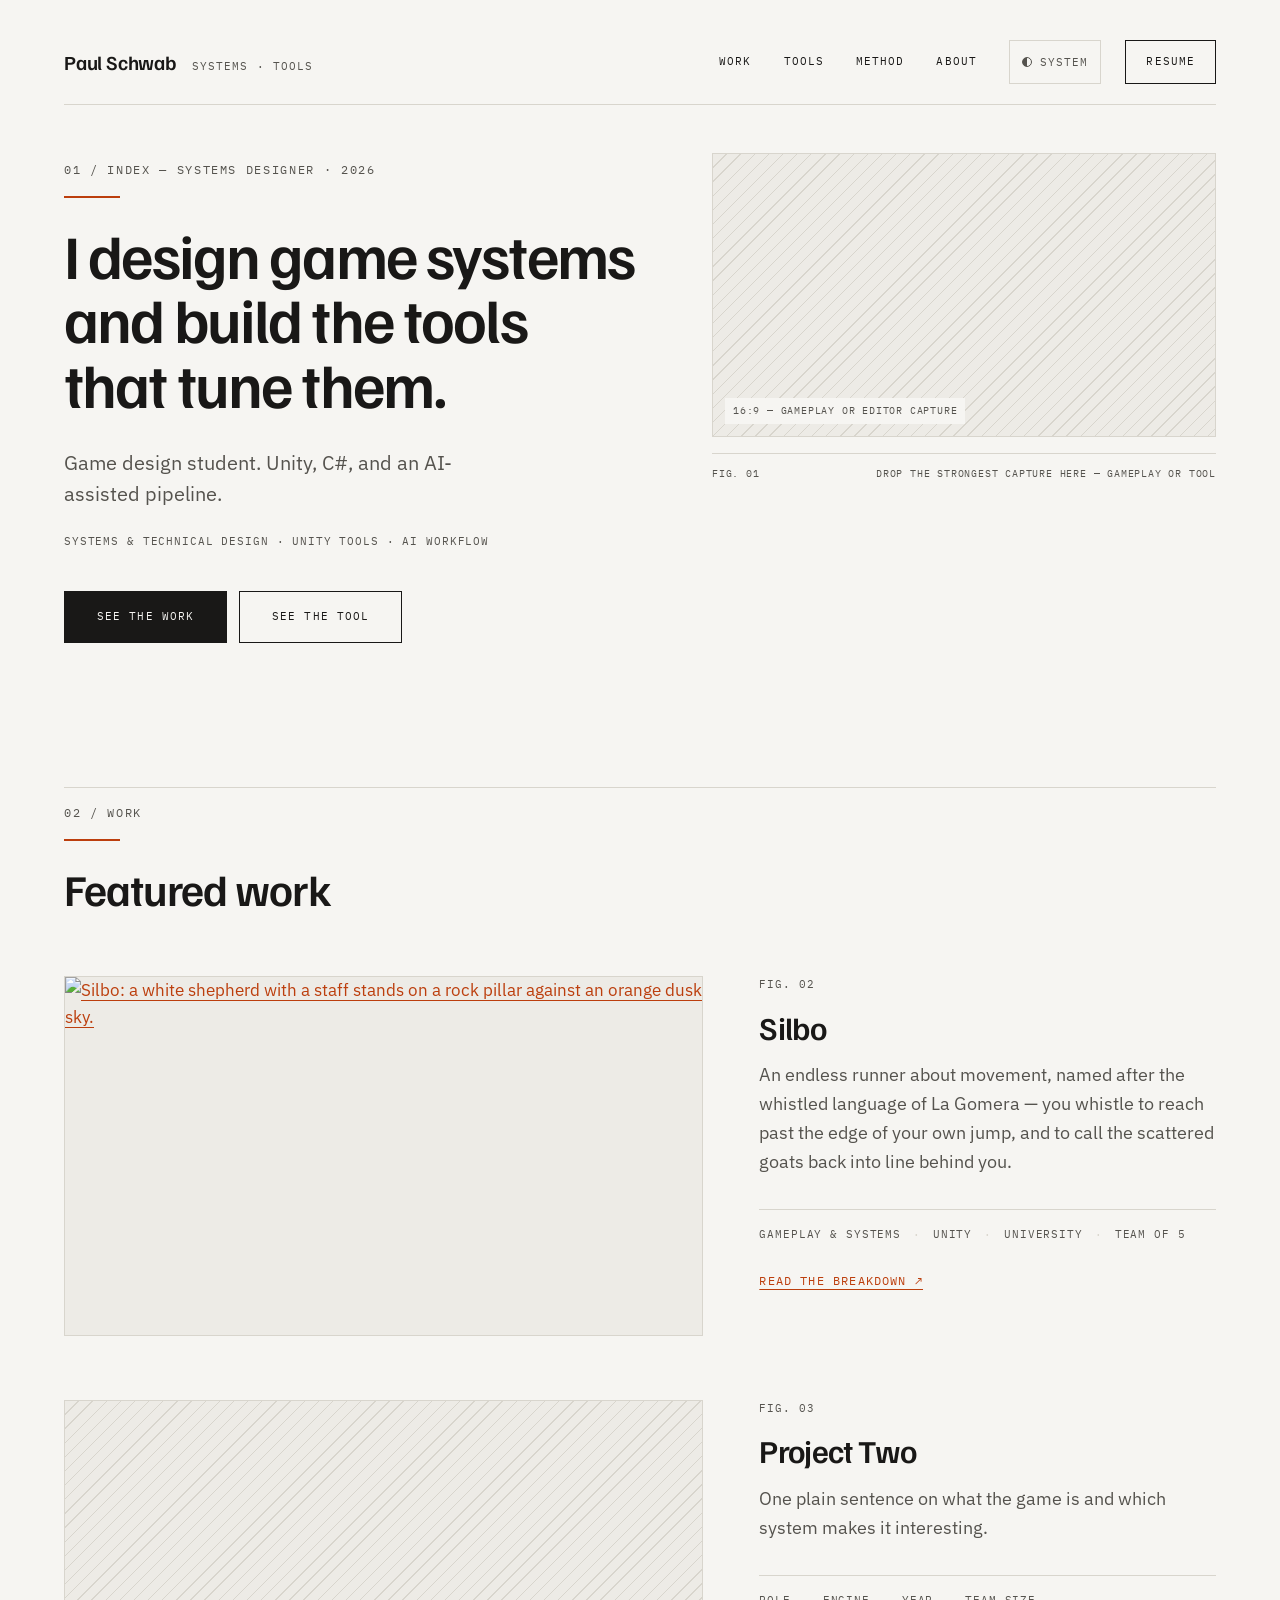
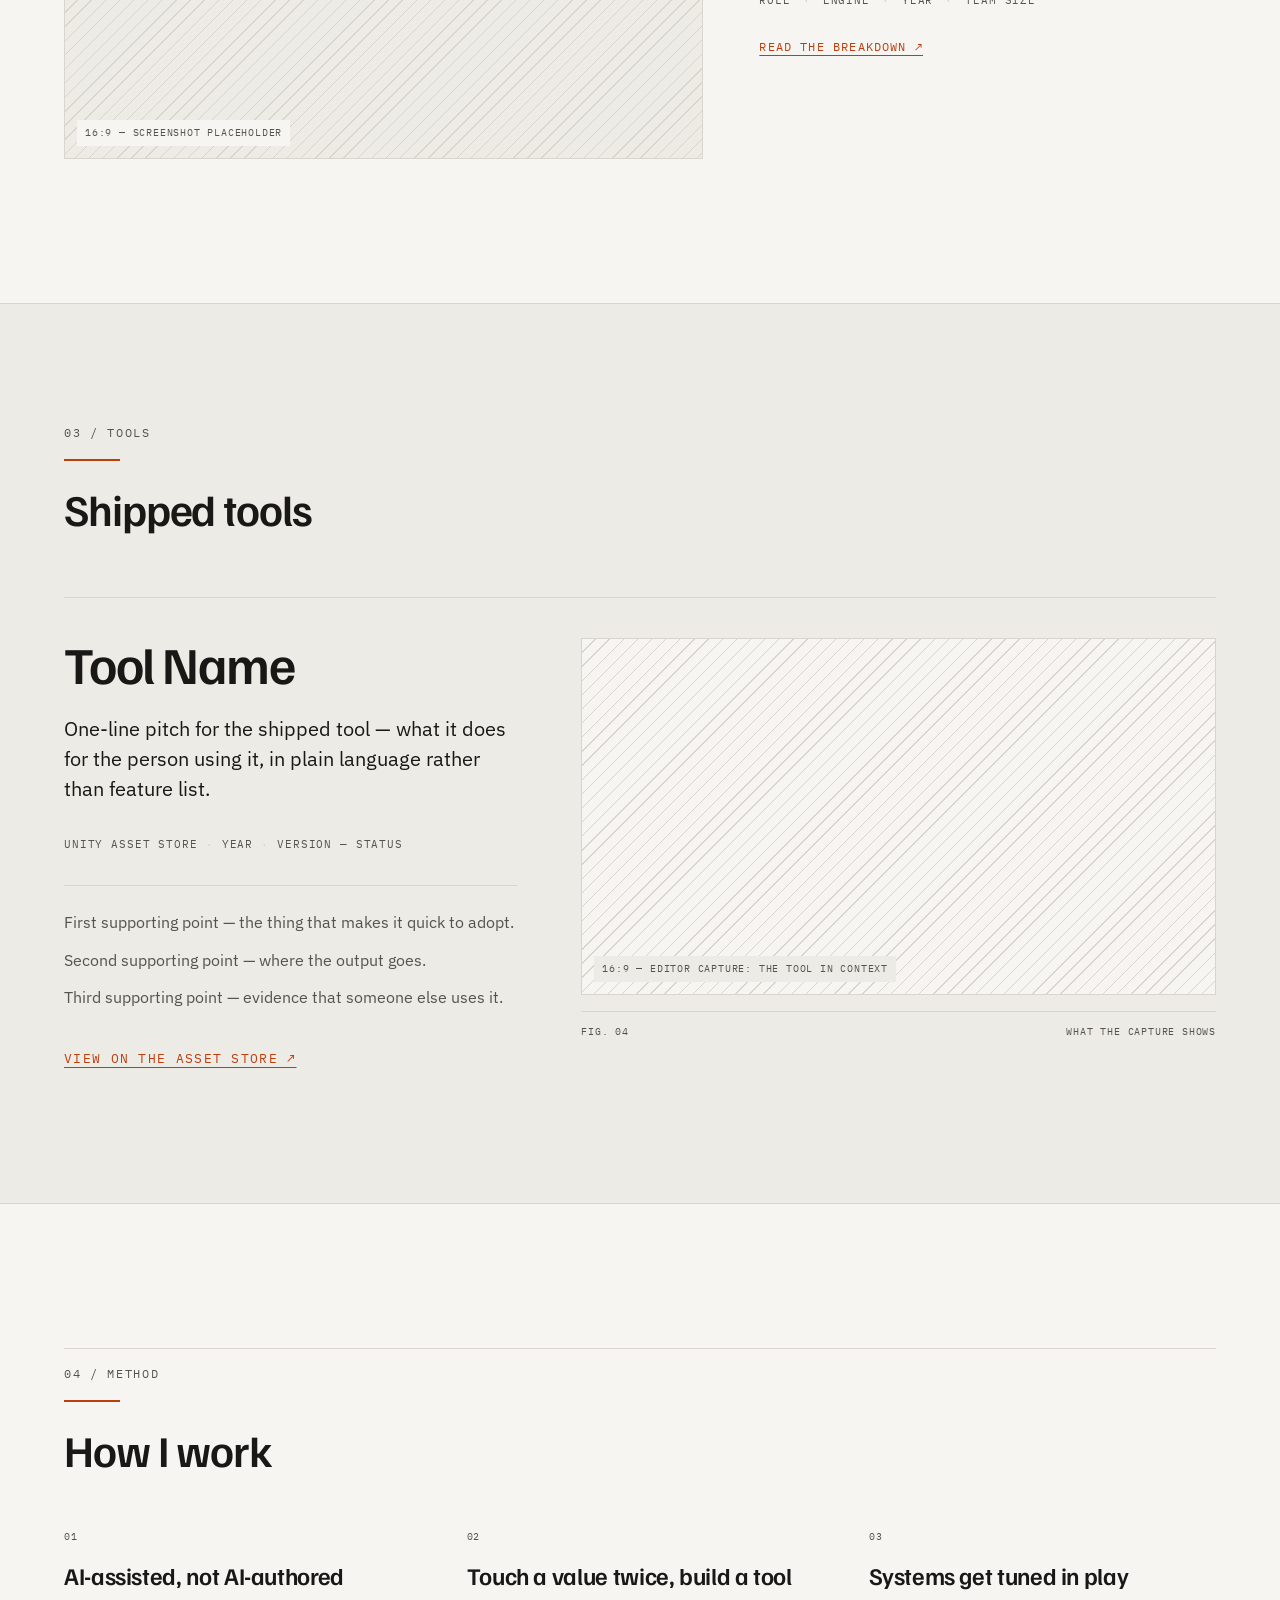
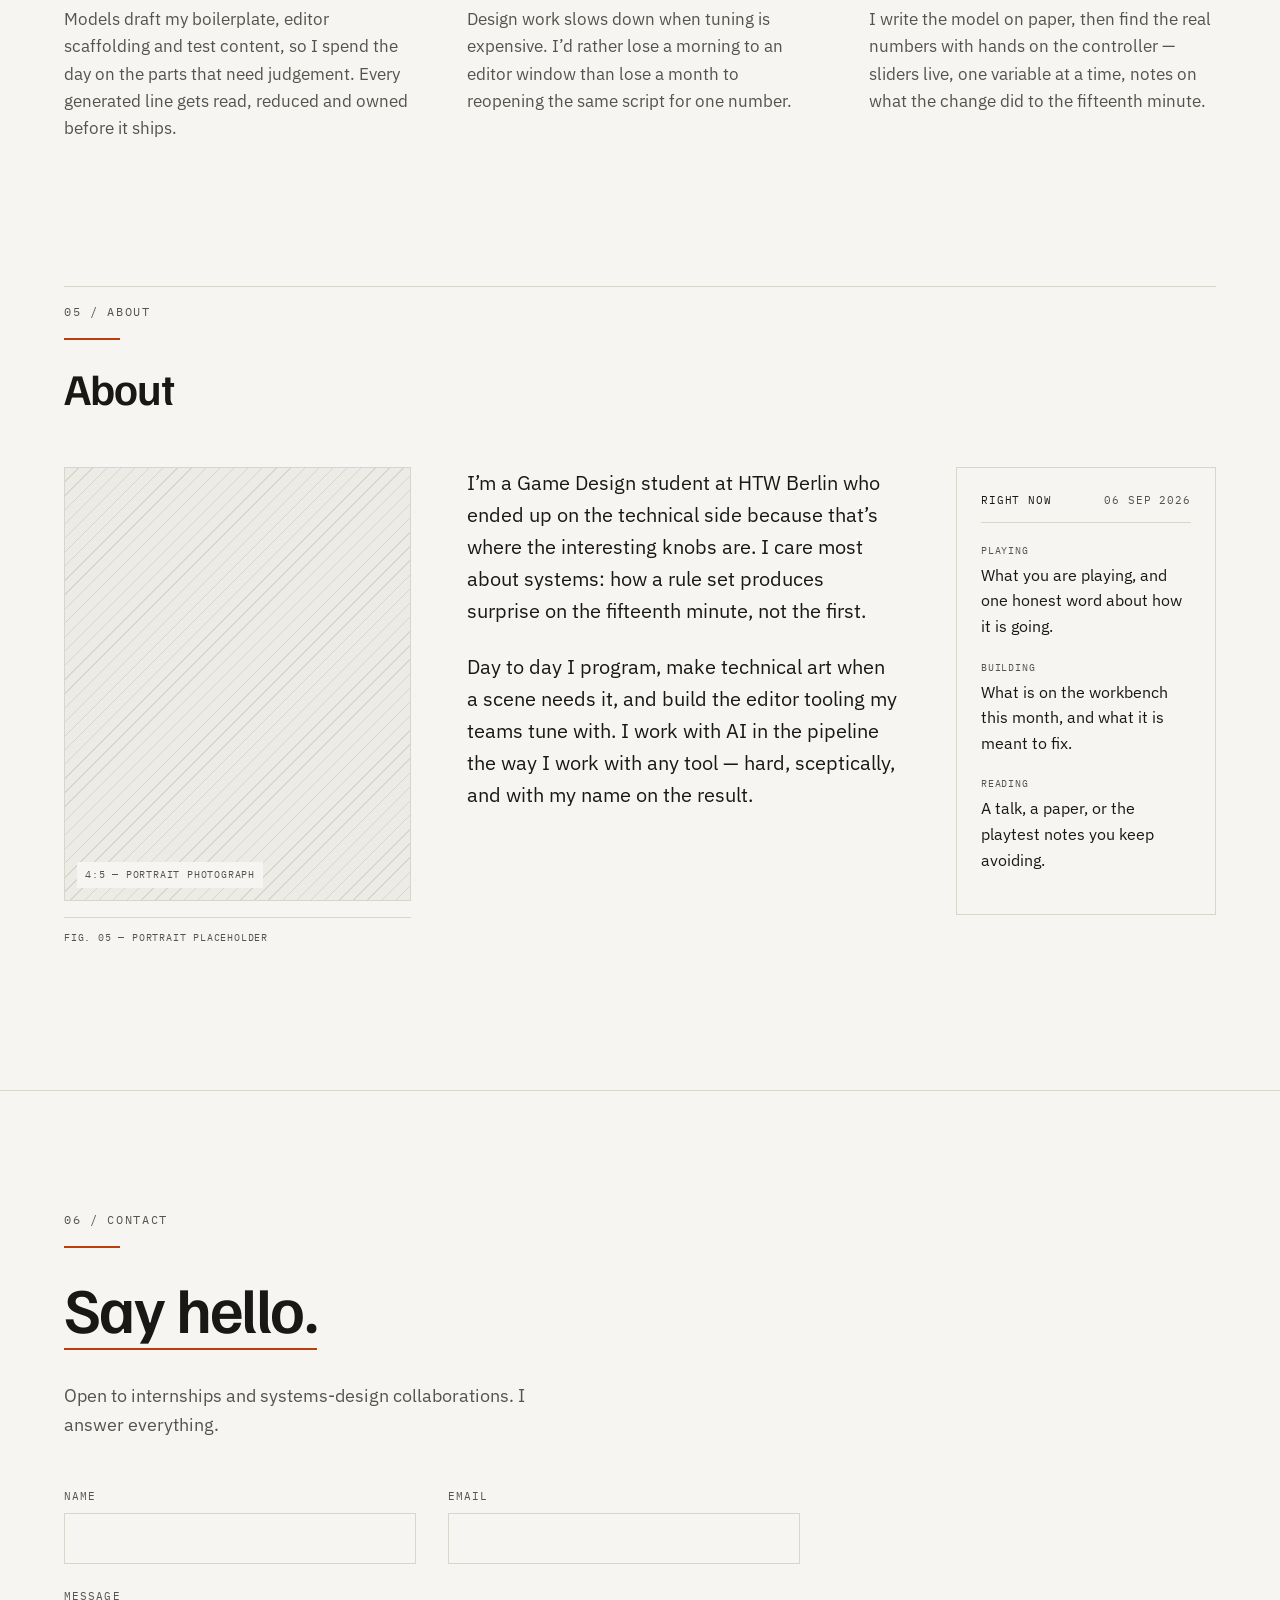
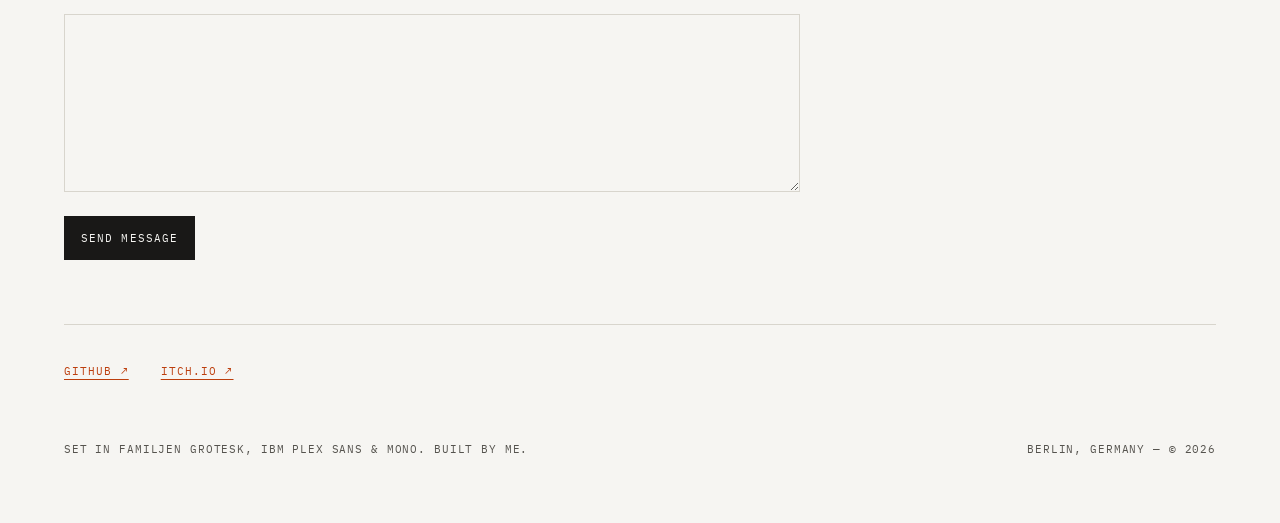
==== commit 342e650d: "Replace the mailto with a contact form The repo is public, so a mailto: address in the markup gets s" ====
--- a/index.html
+++ b/index.html
@@ -4,14 +4,15 @@
 <meta charset="utf-8">
 <meta name="viewport" content="width=device-width, initial-scale=1">
 
-<!-- TODO: swap the persona placeholders — name, email, links, projects. -->
-<title>Your Name — game systems and the tools that tune them</title>
+<!-- TODO: swap the remaining placeholders — projects, tool, media, resume.
+     Running list: planning/incomplete.md -->
+<title>Paul Schwab — game systems and the tools that tune them</title>
 <meta name="description" content="Portfolio of a game design student working in systems and technical design: Unity, C#, editor tooling, and an AI-assisted pipeline.">
 <meta name="theme-color" content="#f6f5f2" media="(prefers-color-scheme: light)">
 <meta name="theme-color" content="#131312" media="(prefers-color-scheme: dark)">
 
 <meta property="og:type" content="website">
-<meta property="og:title" content="Your Name — game systems and the tools that tune them">
+<meta property="og:title" content="Paul Schwab — game systems and the tools that tune them">
 <meta property="og:description" content="Portfolio of a game design student working in systems and technical design: Unity, C#, editor tooling, and an AI-assisted pipeline.">
 
 <link rel="icon" href="data:image/svg+xml,%3Csvg%20xmlns='http://www.w3.org/2000/svg'%20viewBox='0%200%2032%2032'%3E%3Crect%20width='32'%20height='32'%20fill='%23191817'/%3E%3Crect%20x='6'%20y='21'%20width='20'%20height='3'%20fill='%23bc3e0d'/%3E%3C/svg%3E">
@@ -47,7 +48,7 @@
   <div class="wrap">
     <div class="site-header__bar">
       <a class="brand" href="#top">
-        <span class="brand__name">Your Name</span>
+        <span class="brand__name">Paul Schwab</span>
         <span class="brand__role">Systems &middot; Tools</span>
       </a>
 
@@ -118,20 +119,24 @@
 
         <article class="project">
           <div class="project__media">
-            <div class="ph"><span class="ph__label">16:9 — screenshot placeholder</span></div>
+            <a href="./work/silbo/">
+              <img class="shot" src="./assets/img/silbo/hero-800.webp"
+                   srcset="./assets/img/silbo/hero-800.webp 800w, ./assets/img/silbo/hero.webp 1600w"
+                   sizes="(min-width: 900px) 720px, 100vw" width="1600" height="900" loading="lazy" decoding="async"
+                   alt="Silbo: a white shepherd with a staff stands on a rock pillar against an orange dusk sky.">
+            </a>
           </div>
           <div class="project__body">
             <p class="project__fig-no meta">Fig. 02</p>
-            <h3 class="project__title">Project One</h3>
-            <p class="project__desc">One plain sentence on what the game is and which system makes it interesting.</p>
+            <h3 class="project__title">Silbo</h3>
+            <p class="project__desc">An endless runner about movement, named after the whistled language of La Gomera — you whistle to reach past the edge of your own jump, and to call the scattered goats back into line behind you.</p>
             <div class="meta-row">
-              <span>Role</span><span class="meta-row__sep">&middot;</span>
-              <span>Engine</span><span class="meta-row__sep">&middot;</span>
-              <span>Year</span><span class="meta-row__sep">&middot;</span>
-              <span>Team size</span>
-            </div>
-            <!-- TODO: link to the case study once it exists. -->
-            <a class="link-out" href="#">Read the breakdown ↗</a>
+              <span>Gameplay &amp; systems</span><span class="meta-row__sep">&middot;</span>
+              <span>Unity</span><span class="meta-row__sep">&middot;</span>
+              <span>University</span><span class="meta-row__sep">&middot;</span>
+              <span>Team of 5</span>
+            </div>
+            <a class="link-out" href="./work/silbo/">Read the breakdown ↗</a>
           </div>
         </article>
 
@@ -241,7 +246,7 @@
         </figure>
 
         <div class="about__prose">
-          <p>I&rsquo;m a game design student who ended up on the technical side because that&rsquo;s where the interesting knobs are. I care most about systems: how a rule set produces surprise on the fifteenth minute, not the first.</p>
+          <p>I&rsquo;m a Game Design student at HTW Berlin who ended up on the technical side because that&rsquo;s where the interesting knobs are. I care most about systems: how a rule set produces surprise on the fifteenth minute, not the first.</p>
           <p>Day to day I program, make technical art when a scene needs it, and build the editor tooling my teams tune with. I work with AI in the pipeline the way I work with any tool — hard, sceptically, and with my name on the result.</p>
         </div>
 
@@ -277,21 +282,57 @@
     <p class="eyebrow">06 / Contact</p>
     <div class="rule"></div>
 
-    <!-- TODO: real address. -->
-    <a class="contact__email" href="mailto:you@example.com">you@example.com</a>
+    <h2 class="contact__title">Say hello.</h2>
     <p class="contact__note">Open to internships and systems-design collaborations. I answer everything.</p>
 
-    <!-- TODO: real profile URLs. -->
+    <!-- The address is deliberately absent from the markup: a mailto: in a
+         public repo gets scraped within days. This form posts to a relay
+         service that forwards to the inbox, so the page never carries it.
+
+         TODO: create the form at https://formspree.io (free tier), then put
+         its endpoint in action= below. Until that is done the form has
+         nowhere to send. Any drop-in POST service works the same way
+         (Web3Forms, FormSubmit) — only the action URL changes. -->
+    <form class="contact-form" action="https://formspree.io/f/FORM_ID_TODO" method="post">
+      <div class="field">
+        <label class="field__label" for="cf-name">Name</label>
+        <input class="field__input" id="cf-name" name="name" type="text" autocomplete="name" required>
+      </div>
+
+      <div class="field">
+        <label class="field__label" for="cf-email">Email</label>
+        <input class="field__input" id="cf-email" name="email" type="email" autocomplete="email" required>
+      </div>
+
+      <div class="field field--wide">
+        <label class="field__label" for="cf-message">Message</label>
+        <textarea class="field__input field__area" id="cf-message" name="message" rows="6" required></textarea>
+      </div>
+
+      <!-- Honeypot: off-screen for people, irresistible to bots. Formspree
+           discards any submission that arrives with it filled in. -->
+      <p class="field__trap" aria-hidden="true">
+        <label for="cf-company">Company</label>
+        <input id="cf-company" name="_gotcha" type="text" tabindex="-1" autocomplete="off">
+      </p>
+
+      <button class="btn btn--solid contact-form__send" type="submit">Send message</button>
+    </form>
+
     <div class="contact__links">
-      <a class="link-out" href="#">GitHub ↗</a>
-      <a class="link-out" href="#">itch.io ↗</a>
+      <a class="link-out" href="https://github.com/Ekasto" rel="me">GitHub ↗</a>
+      <a class="link-out" href="https://ekasto.itch.io" rel="me">itch.io ↗</a>
+      <!-- TODO (incomplete): LinkedIn profile — uncomment once the profile exists.
       <a class="link-out" href="#">LinkedIn ↗</a>
+      -->
+      <!-- TODO (incomplete): Unity Asset Store publisher page — uncomment once a tool is listed.
       <a class="link-out" href="#">Unity Asset Store ↗</a>
+      -->
     </div>
 
     <div class="colophon meta">
       <span>Set in Familjen Grotesk, IBM Plex Sans &amp; Mono. Built by me.</span>
-      <span>City, Country — &copy; 2026</span>
+      <span>Berlin, Germany — &copy; 2026</span>
     </div>
   </div>
 </footer>
--- a/assets/css/site.css
+++ b/assets/css/site.css
@@ -33,7 +33,7 @@
 }
 a:hover { color: var(--accent-2); }
 
-:where(a, button, [tabindex]):focus-visible {
+:where(a, button, input, textarea, select, [tabindex]):focus-visible {
   outline: 2px solid var(--accent);
   outline-offset: 3px;
 }
@@ -326,6 +326,15 @@
 /* The card is one component: a row of one, two or three of these
    works unchanged. The section grows by adding rows, never by
    filling holes in a fixed grid. */
+/* A real capture sits in the same box the .ph placeholder did. */
+.project__media img {
+  width: 100%;
+  aspect-ratio: 16 / 9;
+  object-fit: cover;
+  border: 1px solid var(--rule);
+  background: var(--paper-2);
+}
+
 .project__fig-no { margin-top: var(--s-4); }
 .project__title {
   margin-top: var(--s-2);
@@ -455,7 +464,9 @@
   padding-bottom: var(--s-10);
   border-top: 1px solid var(--rule);
 }
-.contact__email {
+/* The huge address is gone — see index.html — so the display line and
+   its accent rule carry the section instead. */
+.contact__title {
   display: inline-block;
   font-family: var(--font-display);
   font-size: var(--size-email);
@@ -463,12 +474,47 @@
   line-height: 1.1;
   letter-spacing: -0.025em;
   color: var(--ink);
-  text-decoration: none;
   border-bottom: 2px solid var(--accent);
   padding-bottom: 6px;
-  overflow-wrap: anywhere;
-}
-.contact__email:hover { color: var(--accent); }
+}
+.contact-form {
+  display: grid;
+  gap: var(--s-5);
+  max-width: 46rem;
+  margin-top: var(--s-10);
+}
+.field { display: flex; flex-direction: column; gap: var(--s-2); }
+.field__label {
+  font-family: var(--font-mono);
+  font-size: var(--size-meta);
+  letter-spacing: var(--track-mono);
+  text-transform: uppercase;
+  color: var(--ink-2);
+}
+.field__input {
+  min-height: var(--tap);
+  padding: var(--s-3);
+  font-family: var(--font-body);
+  font-size: var(--size-body);
+  line-height: 1.5;
+  color: var(--ink);
+  background: transparent;
+  border: 1px solid var(--rule);
+  border-radius: 0;
+  transition: border-color var(--ease);
+}
+.field__input:hover { border-color: var(--ink-2); }
+.field__area { min-height: 9rem; resize: vertical; }
+/* Honeypot: reachable to a bot reading the DOM, invisible to everyone else. */
+.field__trap {
+  position: absolute;
+  left: -9999px;
+  width: 1px;
+  height: 1px;
+  overflow: hidden;
+}
+.contact-form__send { justify-self: start; }
+
 .contact__note {
   margin-top: var(--s-6);
   color: var(--ink-2);
@@ -592,6 +638,12 @@
 
   .contact { padding-bottom: var(--s-16); }
   .contact__note { max-width: 52ch; margin-top: var(--s-8); font-size: 1.125rem; }
+  .contact-form {
+    grid-template-columns: 1fr 1fr;
+    gap: var(--s-6) var(--s-8);
+    margin-top: var(--s-12);
+  }
+  .field--wide, .contact-form__send { grid-column: 1 / -1; }
   .contact__links {
     flex-direction: row;
     flex-wrap: wrap;
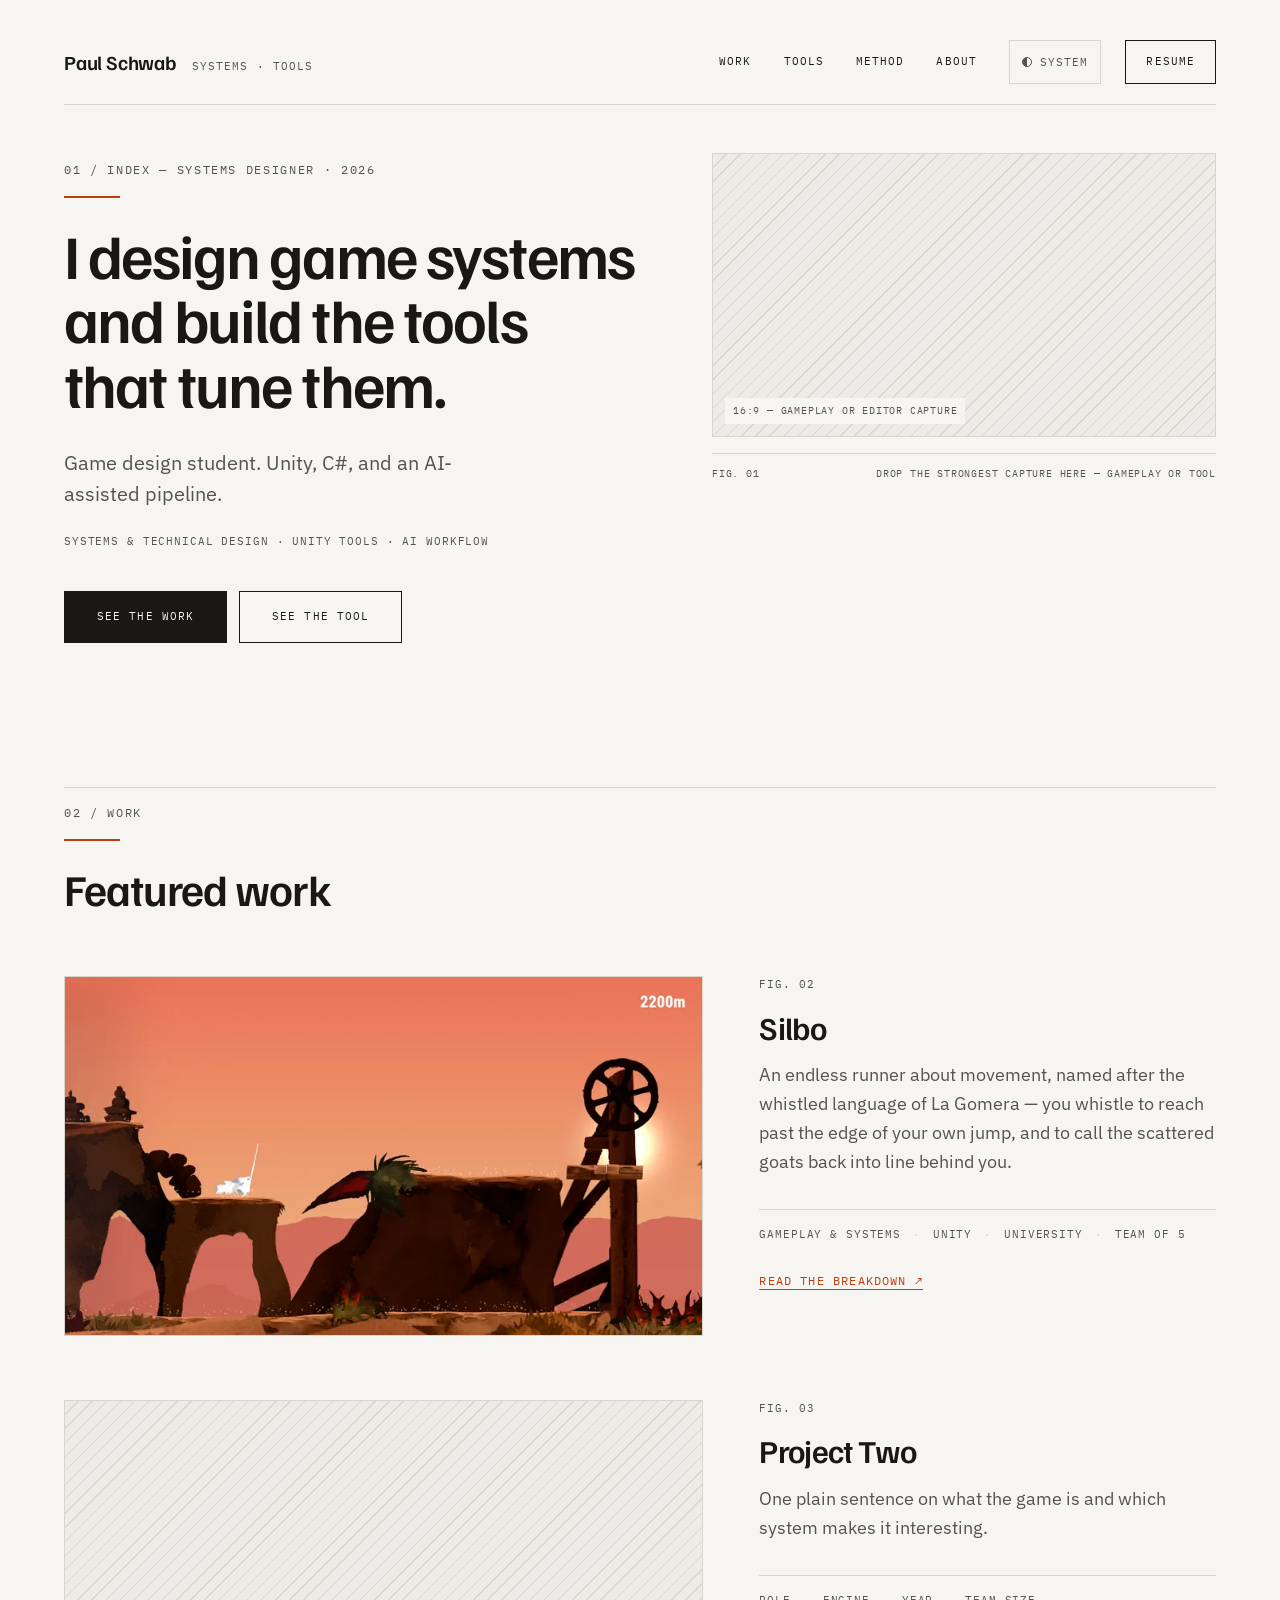
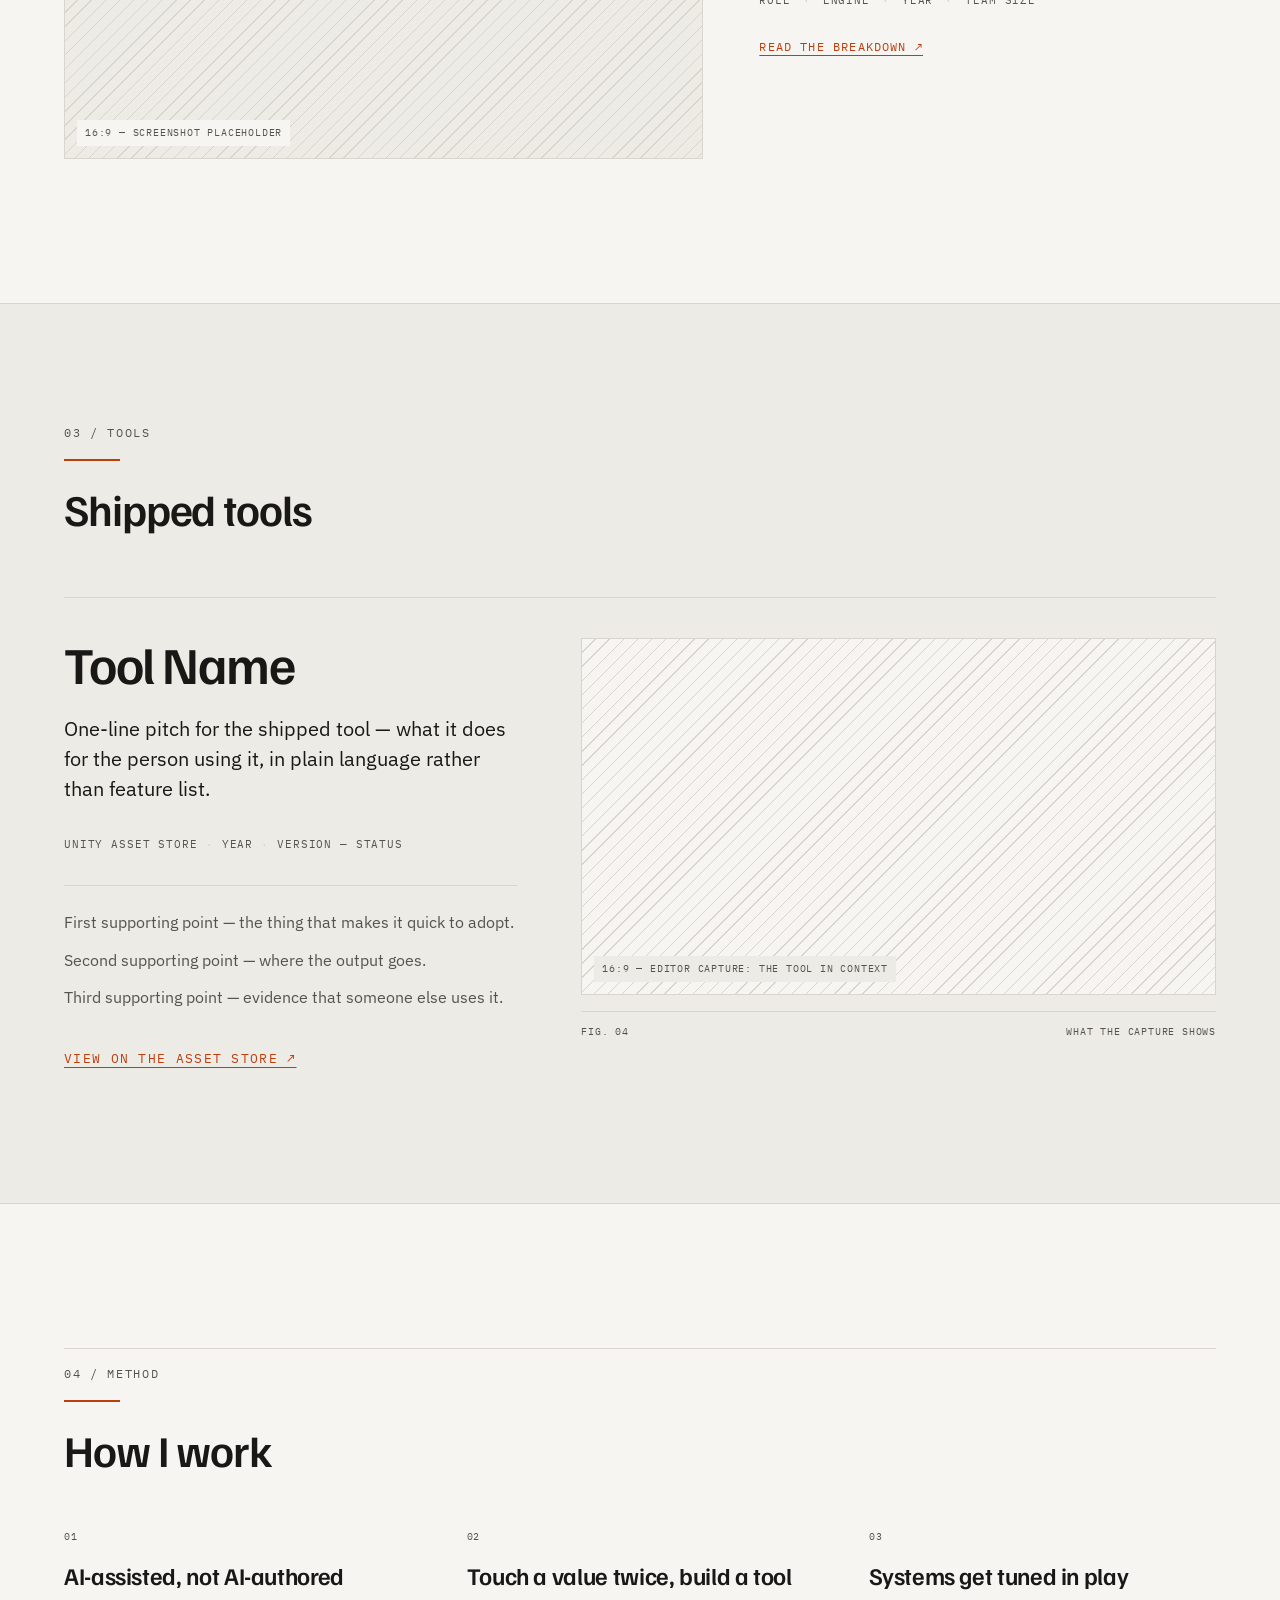
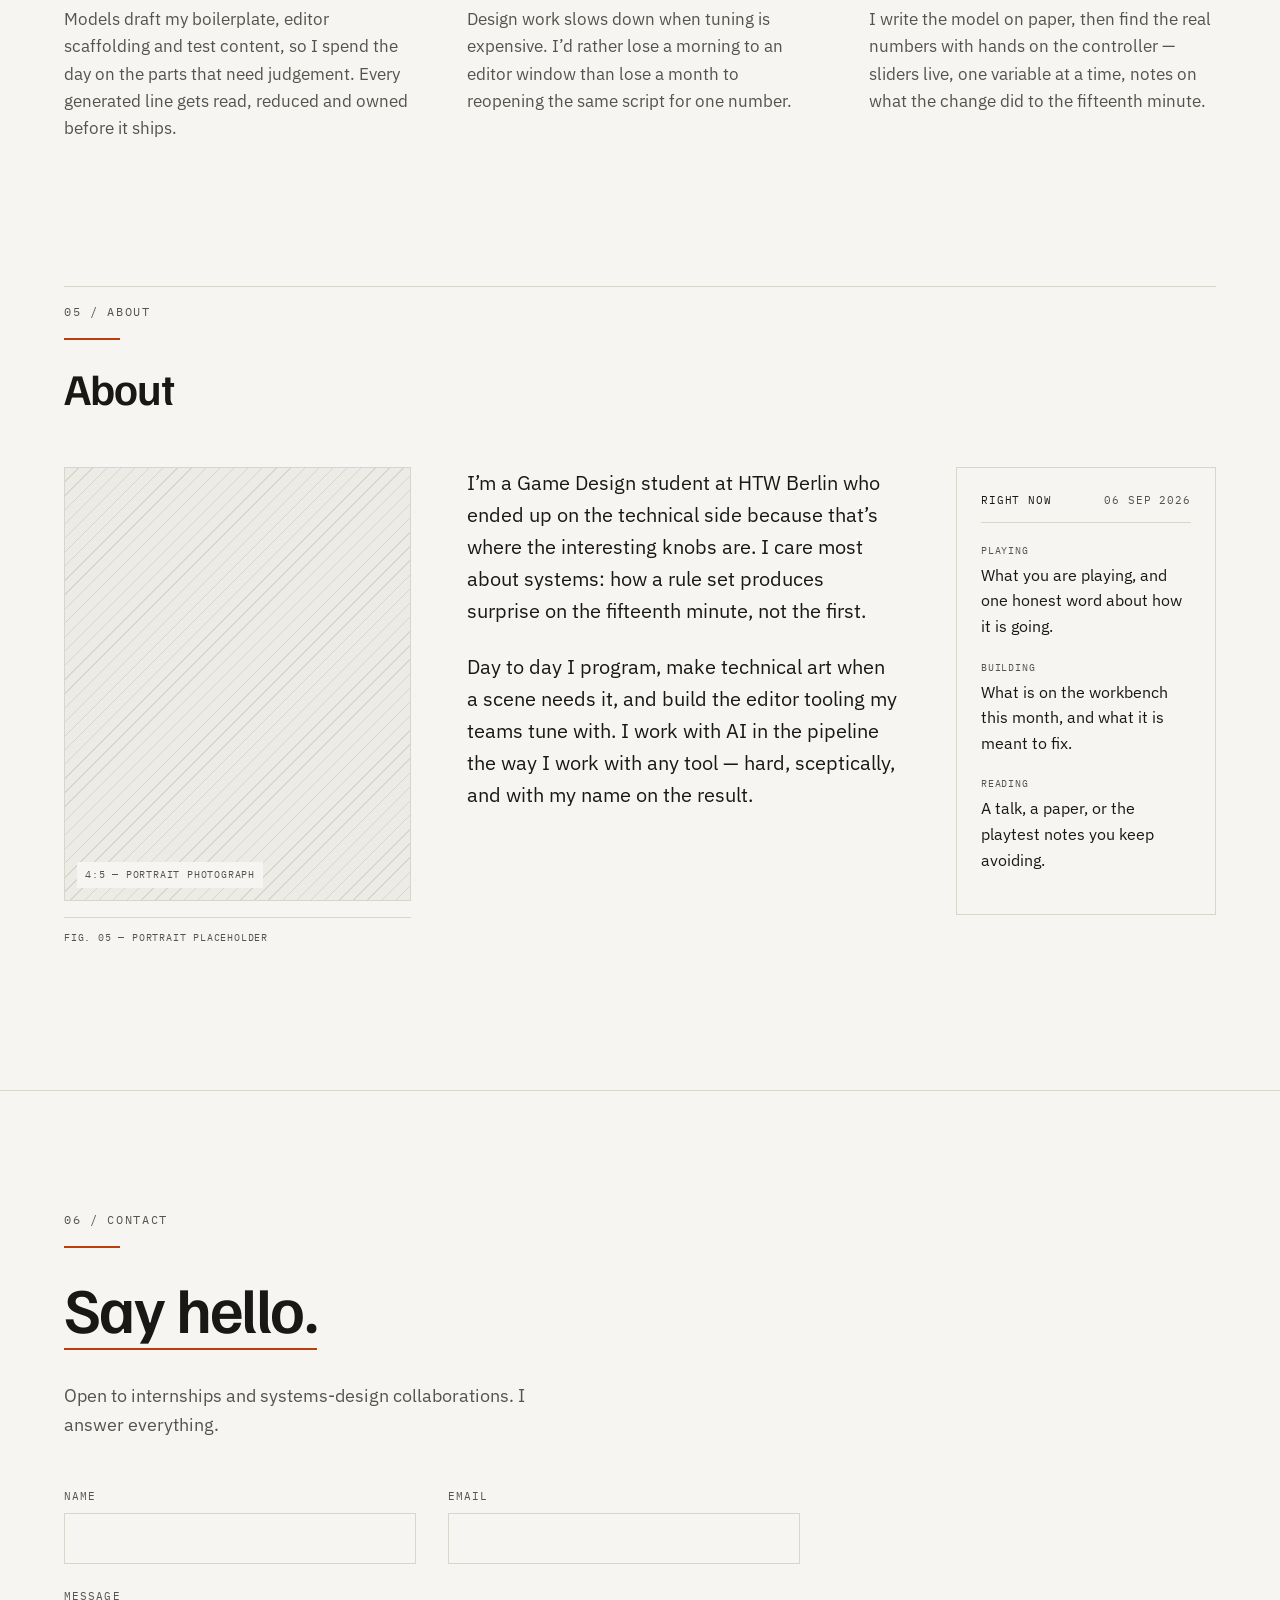
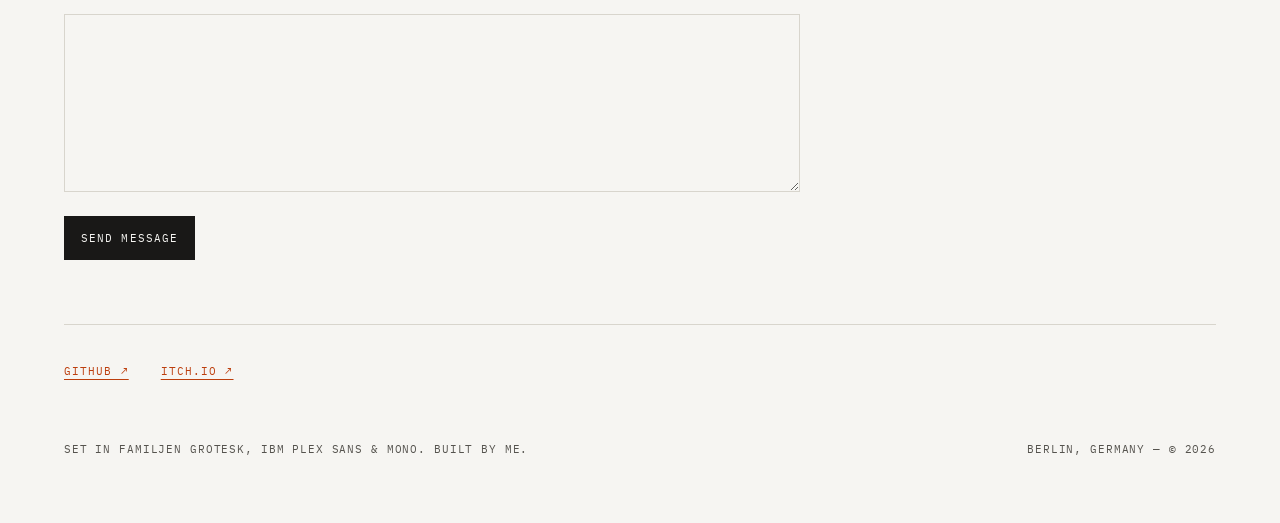
==== commit 2127eb7e: "Add the Silbo case study, and the per-game skin it runs on Silbo gets its own page at work/silbo/ ra" ====
--- a/index.html
+++ b/index.html
@@ -120,7 +120,7 @@
         <article class="project">
           <div class="project__media">
             <a href="./work/silbo/">
-              <img class="shot" src="./assets/img/silbo/hero-800.webp"
+              <img src="./assets/img/silbo/hero-800.webp"
                    srcset="./assets/img/silbo/hero-800.webp 800w, ./assets/img/silbo/hero.webp 1600w"
                    sizes="(min-width: 900px) 720px, 100vw" width="1600" height="900" loading="lazy" decoding="async"
                    alt="Silbo: a white shepherd with a staff stands on a rock pillar against an orange dusk sky.">
@@ -286,14 +286,10 @@
     <p class="contact__note">Open to internships and systems-design collaborations. I answer everything.</p>
 
     <!-- The address is deliberately absent from the markup: a mailto: in a
-         public repo gets scraped within days. This form posts to a relay
-         service that forwards to the inbox, so the page never carries it.
-
-         TODO: create the form at https://formspree.io (free tier), then put
-         its endpoint in action= below. Until that is done the form has
-         nowhere to send. Any drop-in POST service works the same way
-         (Web3Forms, FormSubmit) — only the action URL changes. -->
-    <form class="contact-form" action="https://formspree.io/f/FORM_ID_TODO" method="post">
+         public repo gets scraped within days. Formspree takes the POST and
+         forwards it to the inbox, so the page never carries the address.
+         The form id below is public by design and reveals nothing. -->
+    <form class="contact-form" action="https://formspree.io/f/mqpkyrlr" method="post">
       <div class="field">
         <label class="field__label" for="cf-name">Name</label>
         <input class="field__input" id="cf-name" name="name" type="text" autocomplete="name" required>
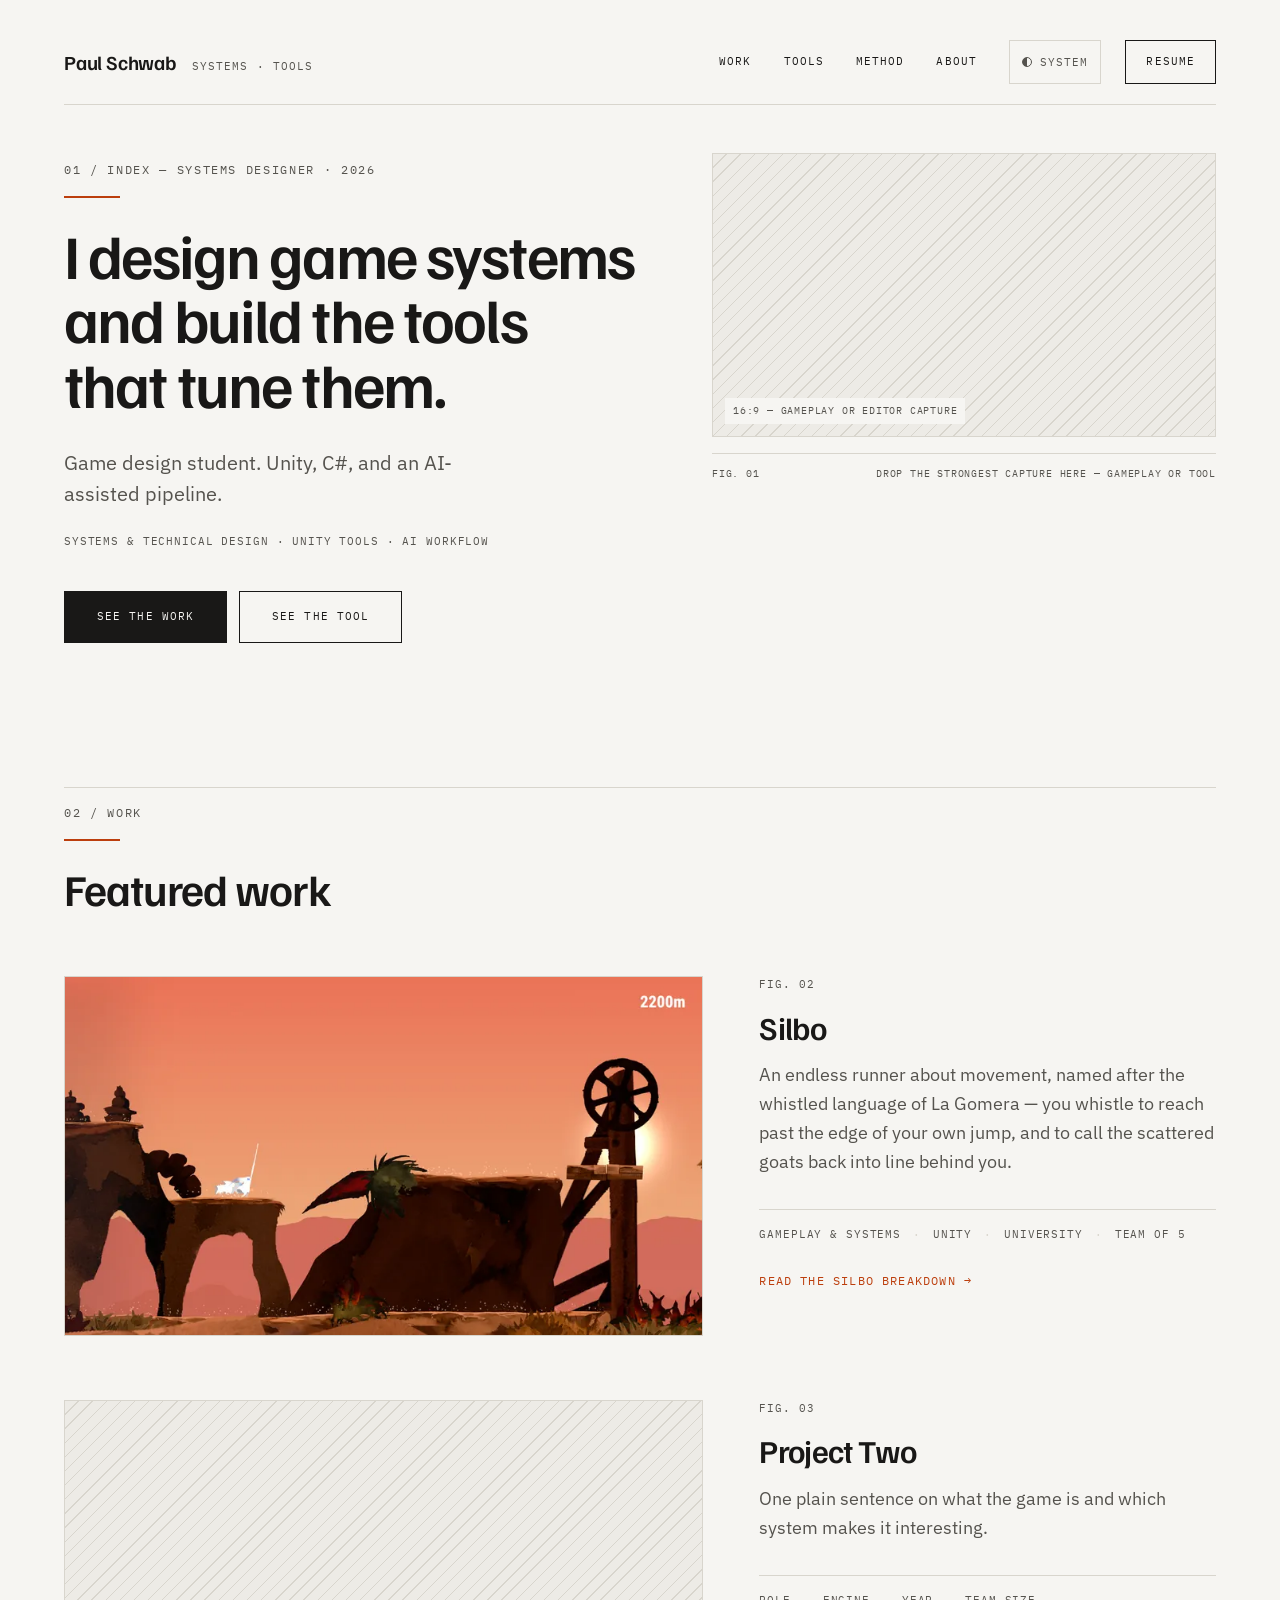
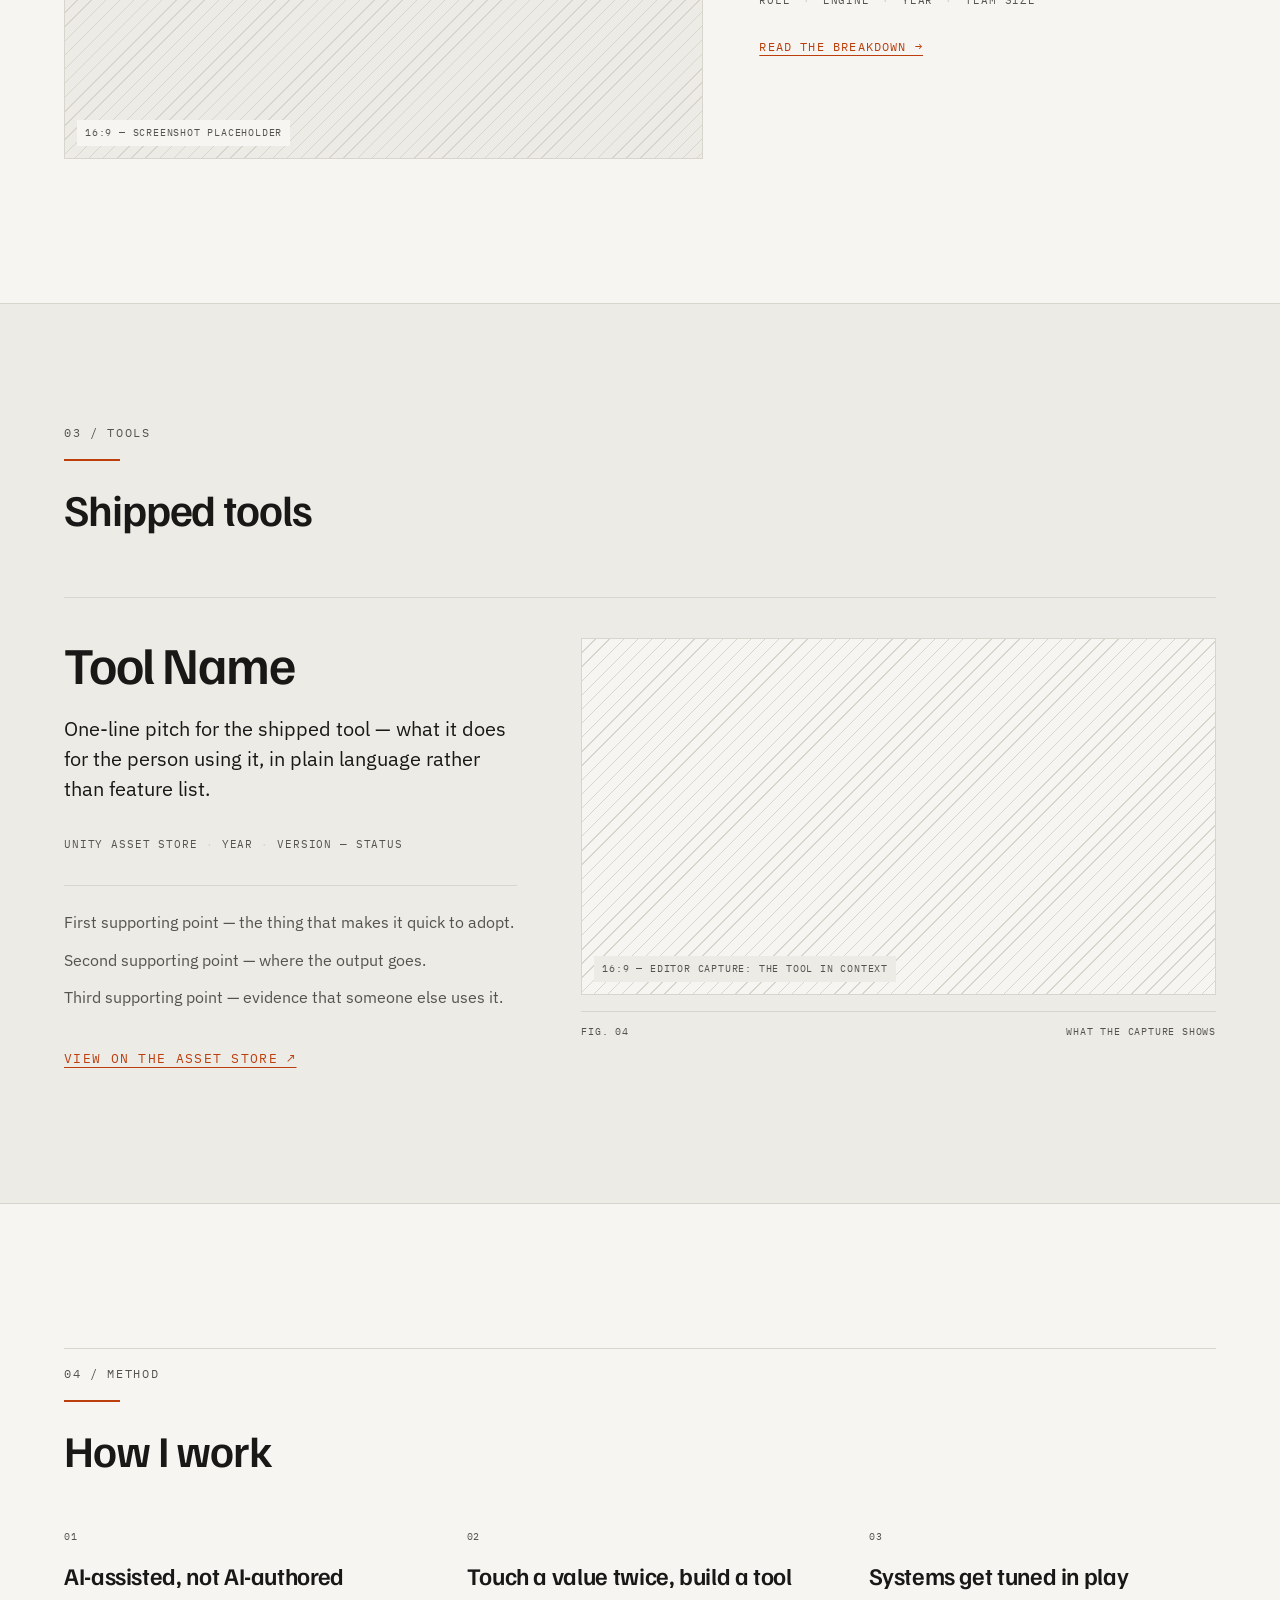
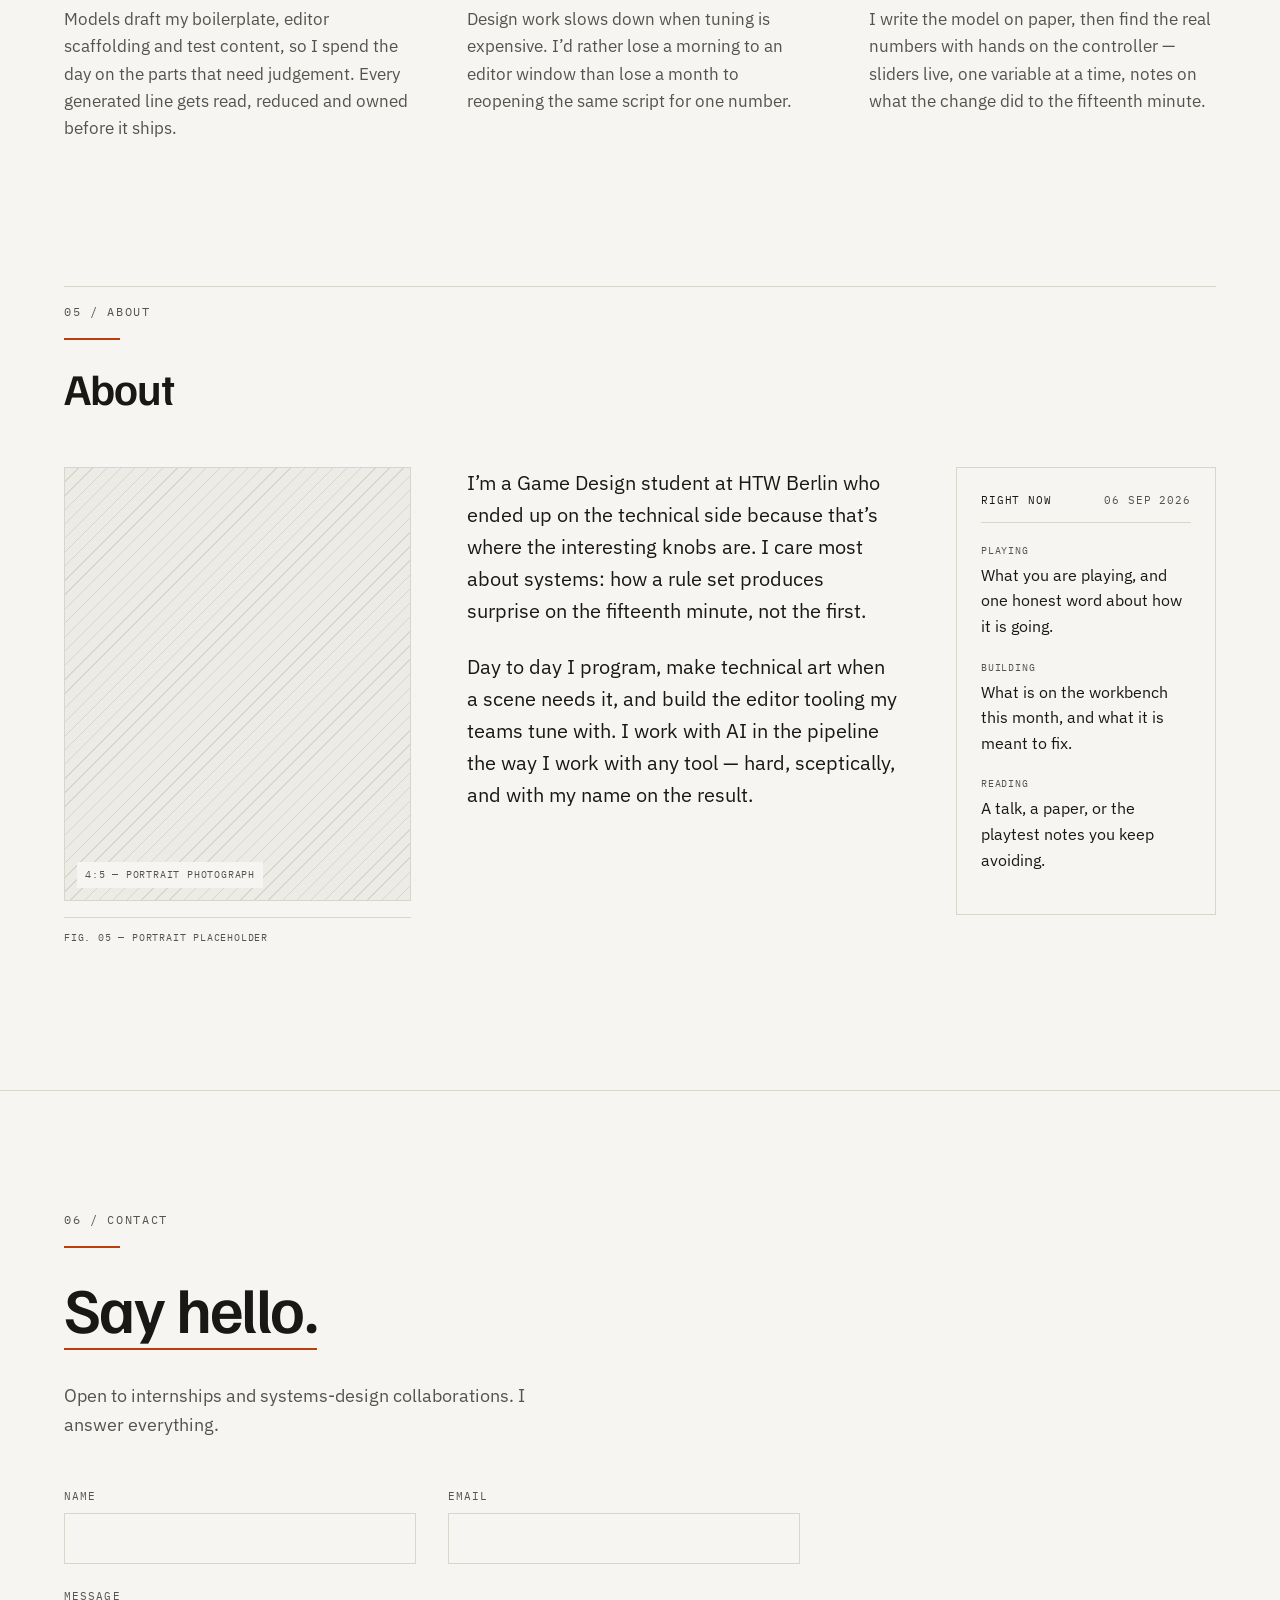
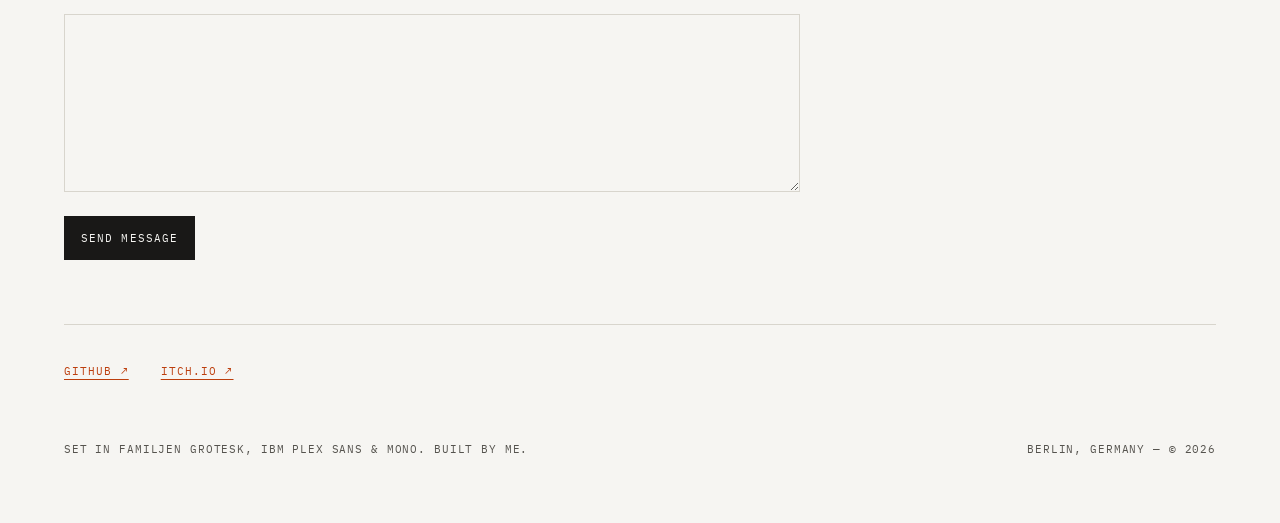
==== commit 4f2081bb: "Make the project card one door, and fix the arrow convention The Silbo card was too quiet about bein" ====
--- a/index.html
+++ b/index.html
@@ -117,18 +117,23 @@
            grow this section; never leave a hole in a grid. -->
       <div class="project-list">
 
+        <!-- The link lives on the title and stretches over the whole card,
+             so image, text and label are all one target — one link in the
+             accessibility tree, and a card-sized tap target on a phone.
+             A card with no destination simply has no <a> in its title, and
+             then none of the door behaviour applies to it. -->
         <article class="project">
           <div class="project__media">
-            <a href="./work/silbo/">
-              <img src="./assets/img/silbo/hero-800.webp"
-                   srcset="./assets/img/silbo/hero-800.webp 800w, ./assets/img/silbo/hero.webp 1600w"
-                   sizes="(min-width: 900px) 720px, 100vw" width="1600" height="900" loading="lazy" decoding="async"
-                   alt="Silbo: a white shepherd with a staff stands on a rock pillar against an orange dusk sky.">
-            </a>
+            <img src="./assets/img/silbo/hero-800.webp"
+                 srcset="./assets/img/silbo/hero-800.webp 800w, ./assets/img/silbo/hero.webp 1600w"
+                 sizes="(min-width: 900px) 720px, 100vw" width="1600" height="900" loading="lazy" decoding="async"
+                 alt="Silbo: a white shepherd with a staff stands on a rock pillar against an orange dusk sky.">
           </div>
           <div class="project__body">
             <p class="project__fig-no meta">Fig. 02</p>
-            <h3 class="project__title">Silbo</h3>
+            <h3 class="project__title">
+              <a href="./work/silbo/">Silbo<span class="sr-only"> — read the breakdown</span></a>
+            </h3>
             <p class="project__desc">An endless runner about movement, named after the whistled language of La Gomera — you whistle to reach past the edge of your own jump, and to call the scattered goats back into line behind you.</p>
             <div class="meta-row">
               <span>Gameplay &amp; systems</span><span class="meta-row__sep">&middot;</span>
@@ -136,7 +141,9 @@
               <span>University</span><span class="meta-row__sep">&middot;</span>
               <span>Team of 5</span>
             </div>
-            <a class="link-out" href="./work/silbo/">Read the breakdown ↗</a>
+            <!-- Decorative: the title above is already the link, and the
+                 arrow is → because this goes to another page on the site. -->
+            <p class="link-out project__cta" aria-hidden="true">Read the Silbo breakdown →</p>
           </div>
         </article>
 
@@ -154,8 +161,10 @@
               <span>Year</span><span class="meta-row__sep">&middot;</span>
               <span>Team size</span>
             </div>
-            <!-- TODO: link to the case study once it exists. -->
-            <a class="link-out" href="#">Read the breakdown ↗</a>
+            <!-- TODO: when this becomes a real project, move the link onto
+                 the title the way the Silbo card does it — that is what makes
+                 the whole card clickable. -->
+            <a class="link-out" href="#">Read the breakdown →</a>
           </div>
         </article>
 
--- a/assets/css/site.css
+++ b/assets/css/site.css
@@ -46,6 +46,20 @@
     transition-duration: 0.01ms !important;
     animation-duration: 0.01ms !important;
   }
+}
+
+/* Text for screen readers only — used to give a short link a fuller name
+   without printing it on the page. */
+.sr-only {
+  position: absolute;
+  width: 1px;
+  height: 1px;
+  margin: -1px;
+  padding: 0;
+  overflow: hidden;
+  clip-path: inset(50%);
+  white-space: nowrap;
+  border: 0;
 }
 
 .skip-link {
@@ -333,6 +347,7 @@
   object-fit: cover;
   border: 1px solid var(--rule);
   background: var(--paper-2);
+  transition: transform var(--ease), border-color var(--ease);
 }
 
 .project__fig-no { margin-top: var(--s-4); }
@@ -344,6 +359,47 @@
   line-height: 1.12;
   letter-spacing: -0.02em;
 }
+
+/* --- The card as one door ---------------------------------------- */
+/* The <a> sits on the title for a sensible reading order, then stretches
+   to cover the card. Everything keys off the presence of that link, so a
+   placeholder card without one stays inert instead of pretending. */
+.project { position: relative; }
+
+.project__title a {
+  color: var(--ink);
+  text-decoration: none;
+}
+.project__title a::after {
+  content: "";
+  position: absolute;
+  inset: 0;
+  z-index: 1;
+}
+
+.project__cta { color: var(--accent); transition: color var(--ease); }
+
+/* Hover is the moment the card admits it is a link: the capture lifts,
+   its edge warms, and the label underlines. Small on purpose. */
+.project:has(.project__title a):hover .project__media img {
+  transform: translateY(-3px);
+  border-color: var(--accent);
+}
+.project:has(.project__title a):hover .project__title a { color: var(--accent); }
+.project:has(.project__title a):hover .project__cta {
+  color: var(--accent-2);
+  text-decoration: underline;
+  text-underline-offset: 4px;
+}
+
+/* Keyboard focus should ring the whole card, not just the word in the
+   heading. Browsers without :has() still get the default outline on the
+   link itself, which is correct, just tighter. */
+.project:has(.project__title a:focus-visible) {
+  outline: 2px solid var(--accent);
+  outline-offset: 6px;
+}
+.project__title a:focus-visible { outline: none; }
 .project__desc {
   margin-top: var(--s-3);
   color: var(--ink-2);
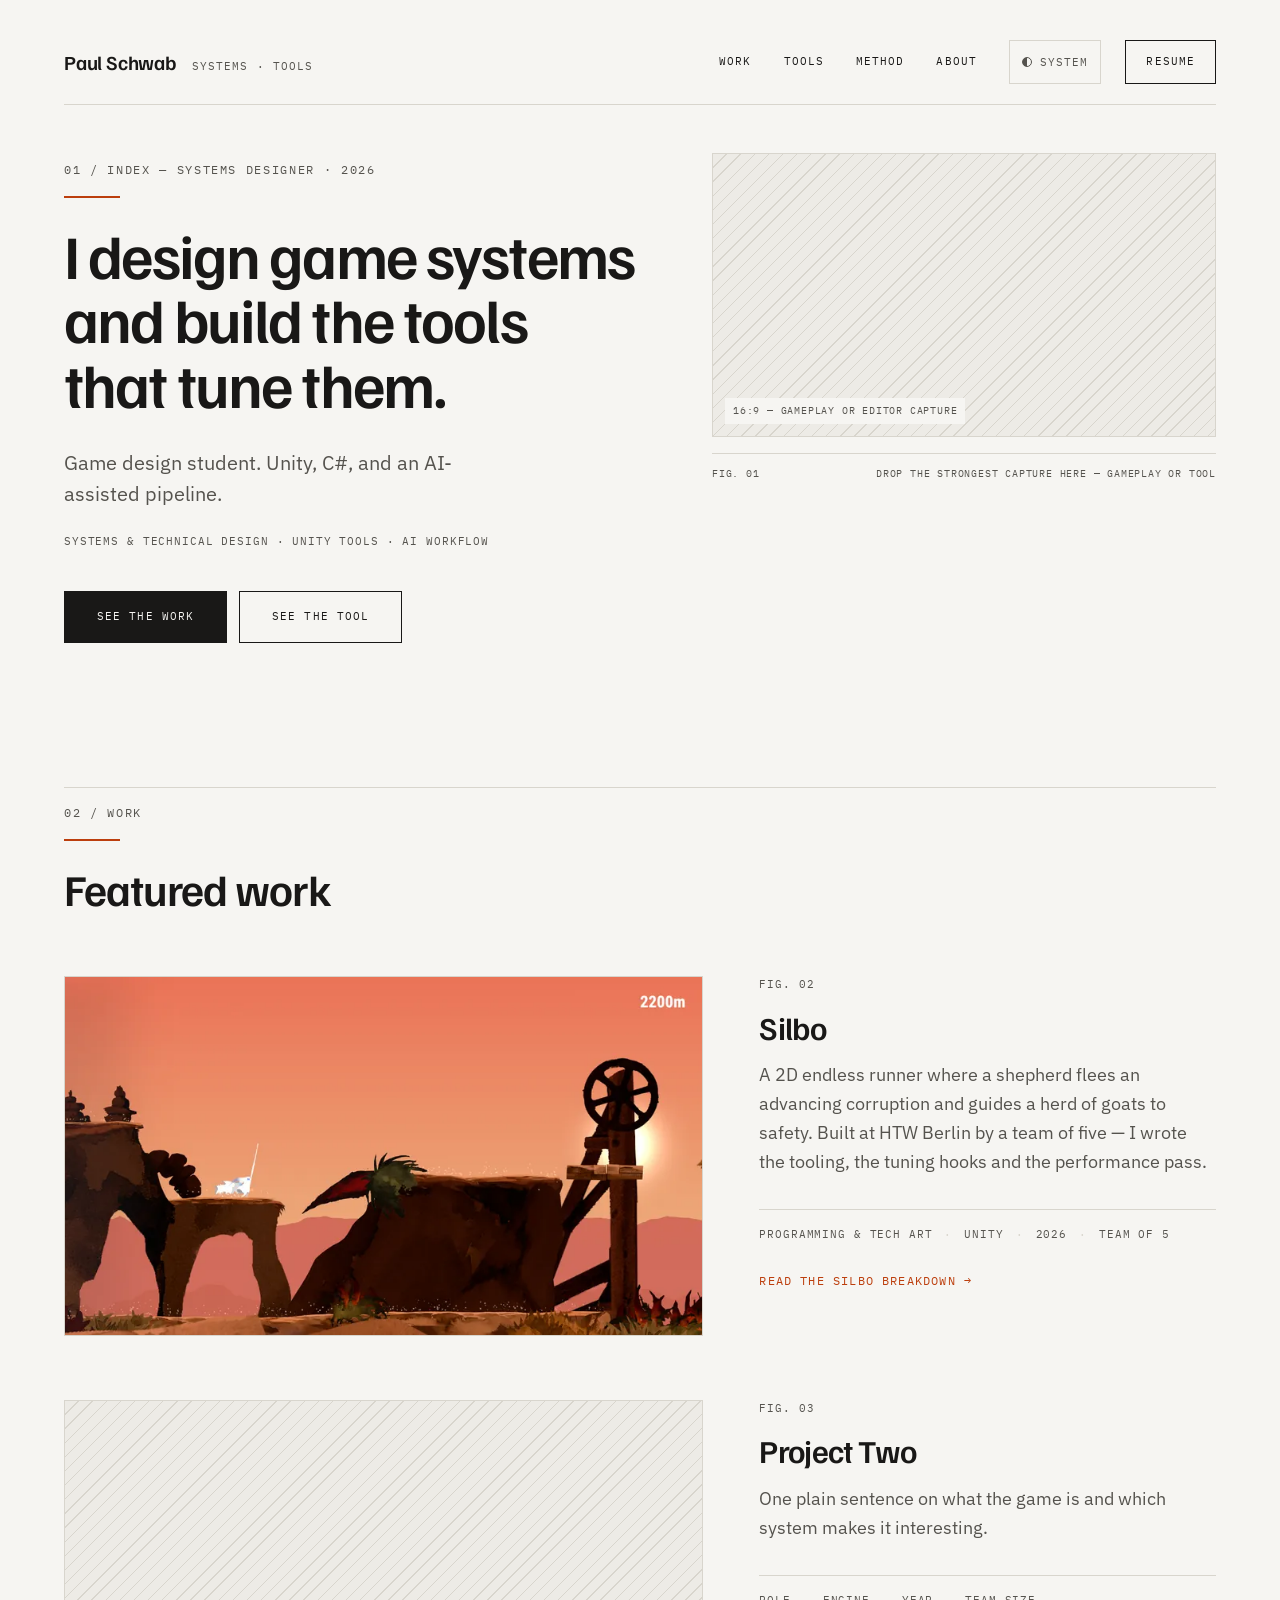
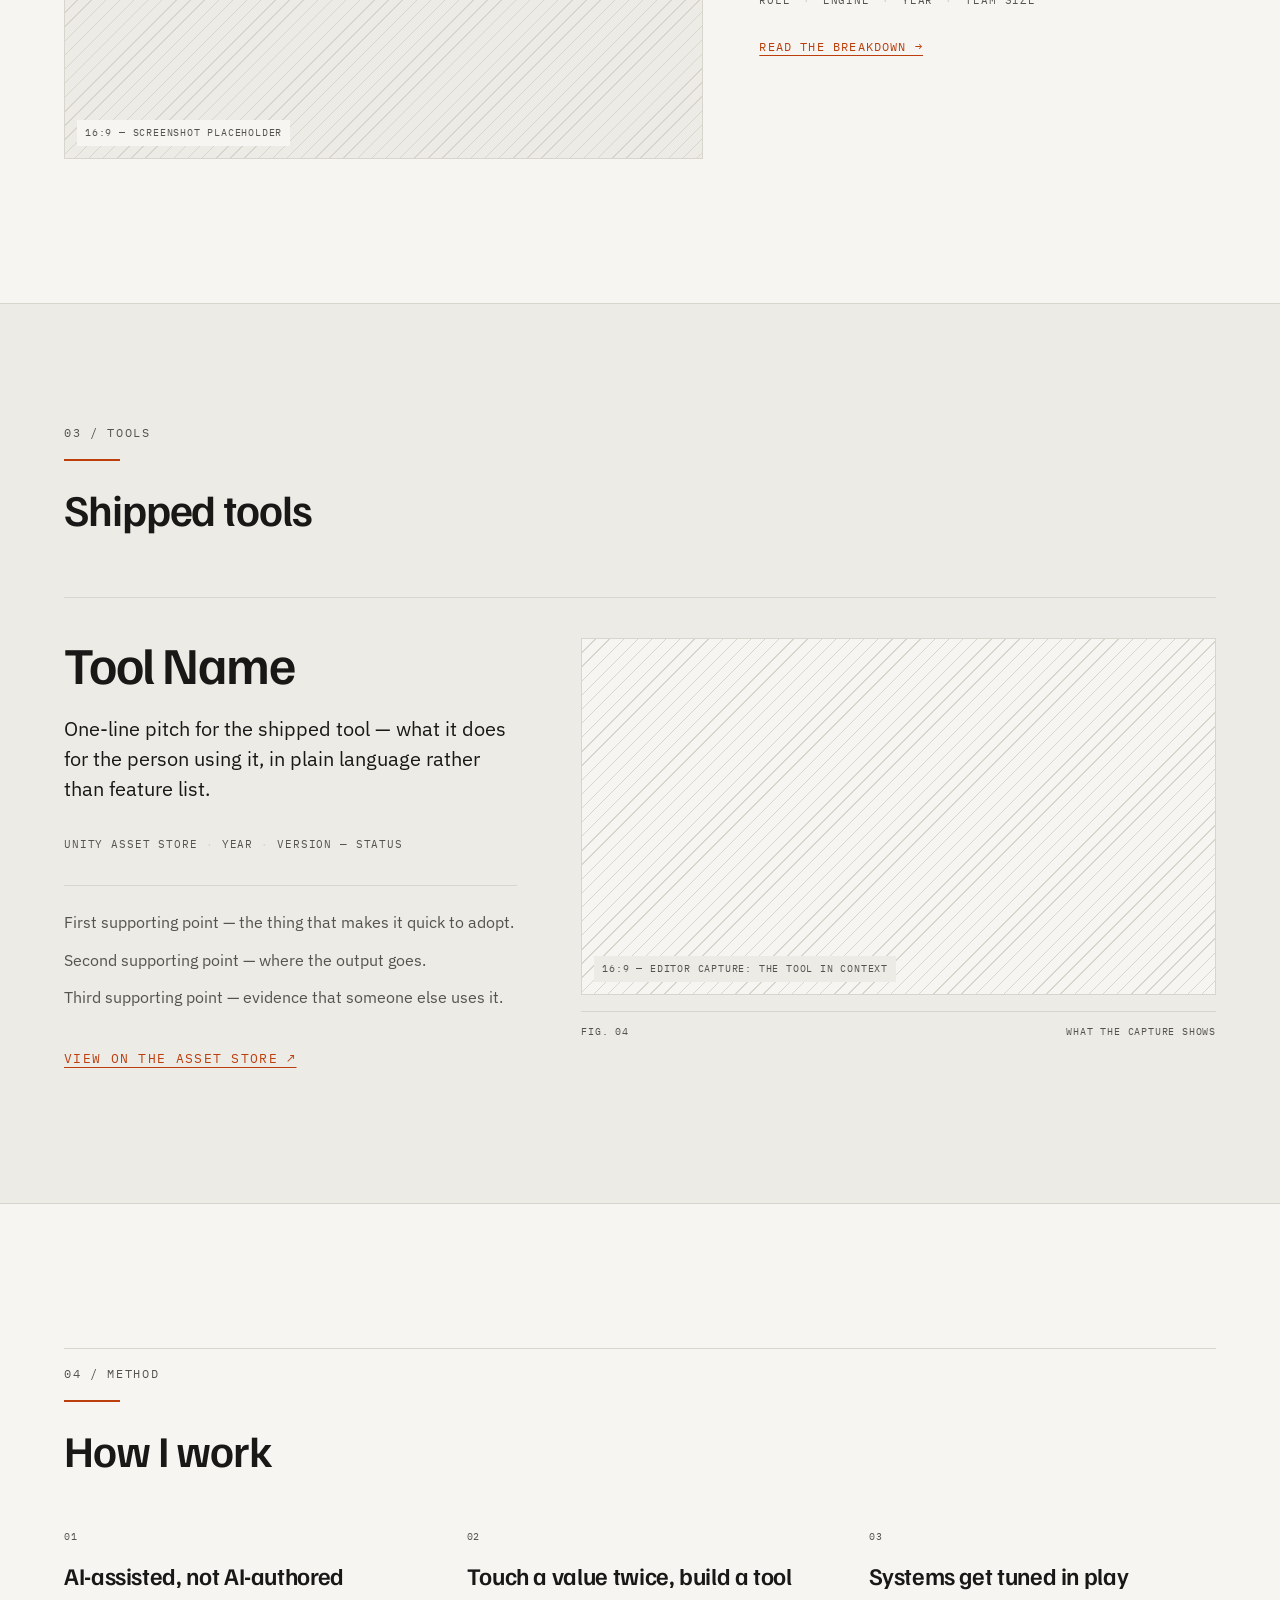
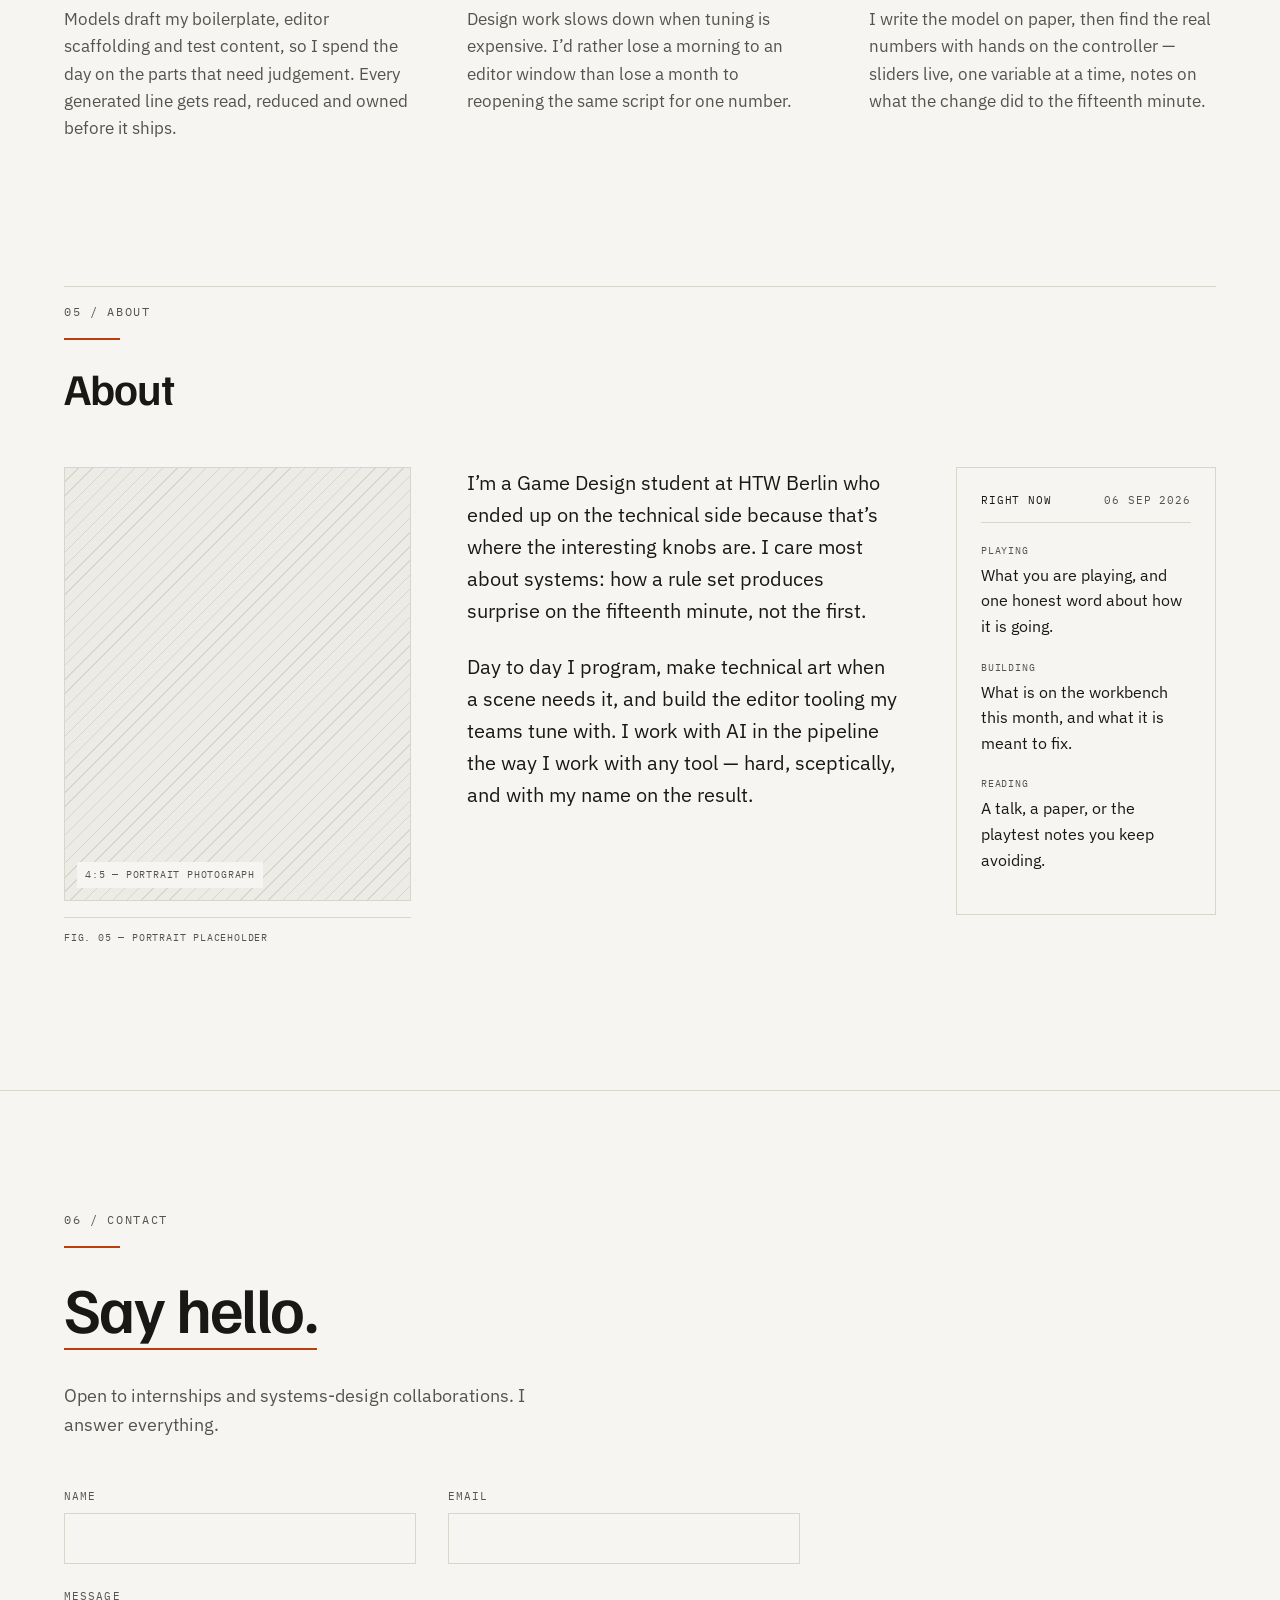
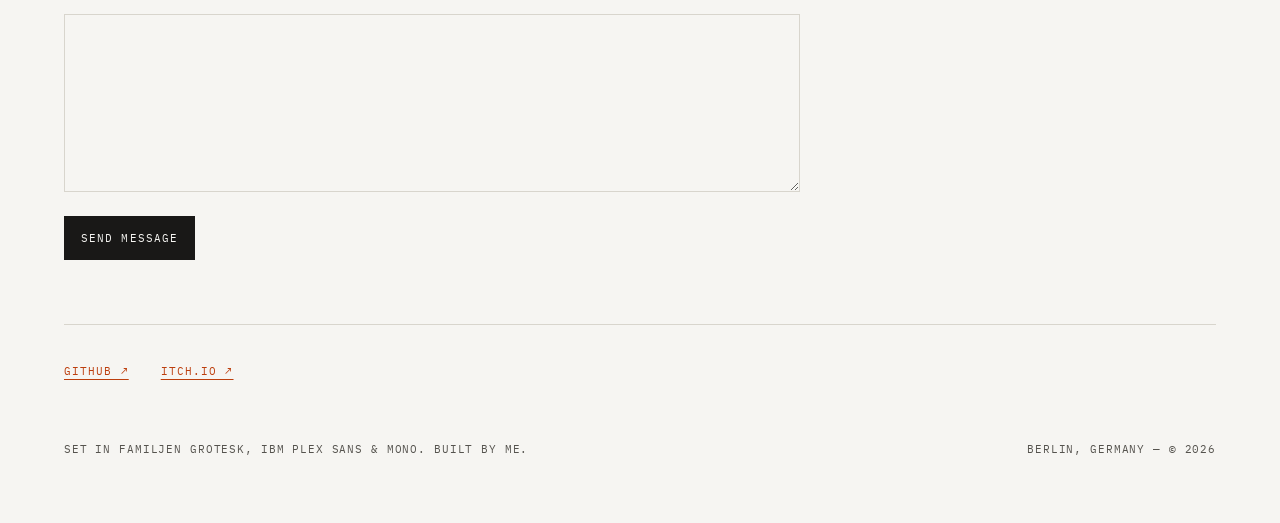
==== commit a8b0c711: "Rewrite the Silbo case study from the CAMPZ project book The first version was written from five scr" ====
--- a/index.html
+++ b/index.html
@@ -134,11 +134,11 @@
             <h3 class="project__title">
               <a href="./work/silbo/">Silbo<span class="sr-only"> — read the breakdown</span></a>
             </h3>
-            <p class="project__desc">An endless runner about movement, named after the whistled language of La Gomera — you whistle to reach past the edge of your own jump, and to call the scattered goats back into line behind you.</p>
+            <p class="project__desc">A 2D endless runner where a shepherd flees an advancing corruption and guides a herd of goats to safety. Built at HTW Berlin by a team of five — I wrote the tooling, the tuning hooks and the performance pass.</p>
             <div class="meta-row">
-              <span>Gameplay &amp; systems</span><span class="meta-row__sep">&middot;</span>
+              <span>Programming &amp; tech art</span><span class="meta-row__sep">&middot;</span>
               <span>Unity</span><span class="meta-row__sep">&middot;</span>
-              <span>University</span><span class="meta-row__sep">&middot;</span>
+              <span>2026</span><span class="meta-row__sep">&middot;</span>
               <span>Team of 5</span>
             </div>
             <!-- Decorative: the title above is already the link, and the
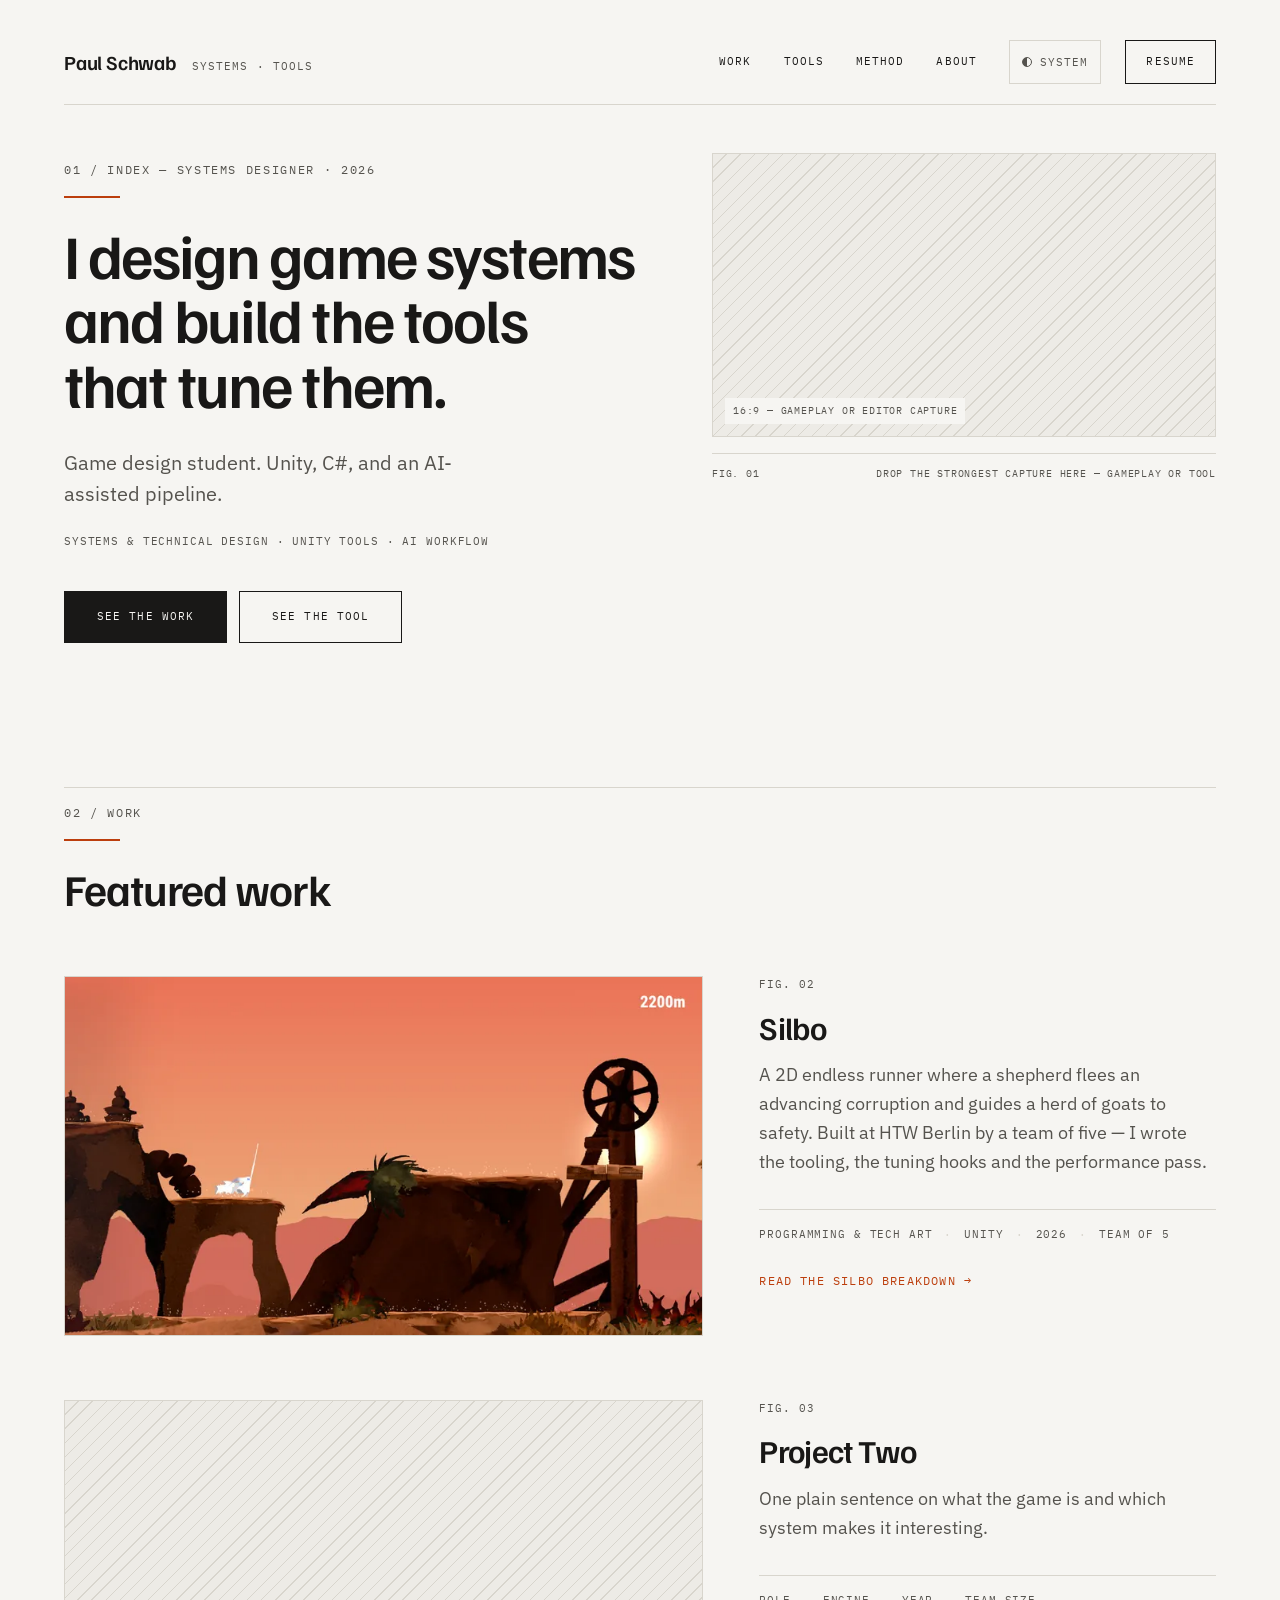
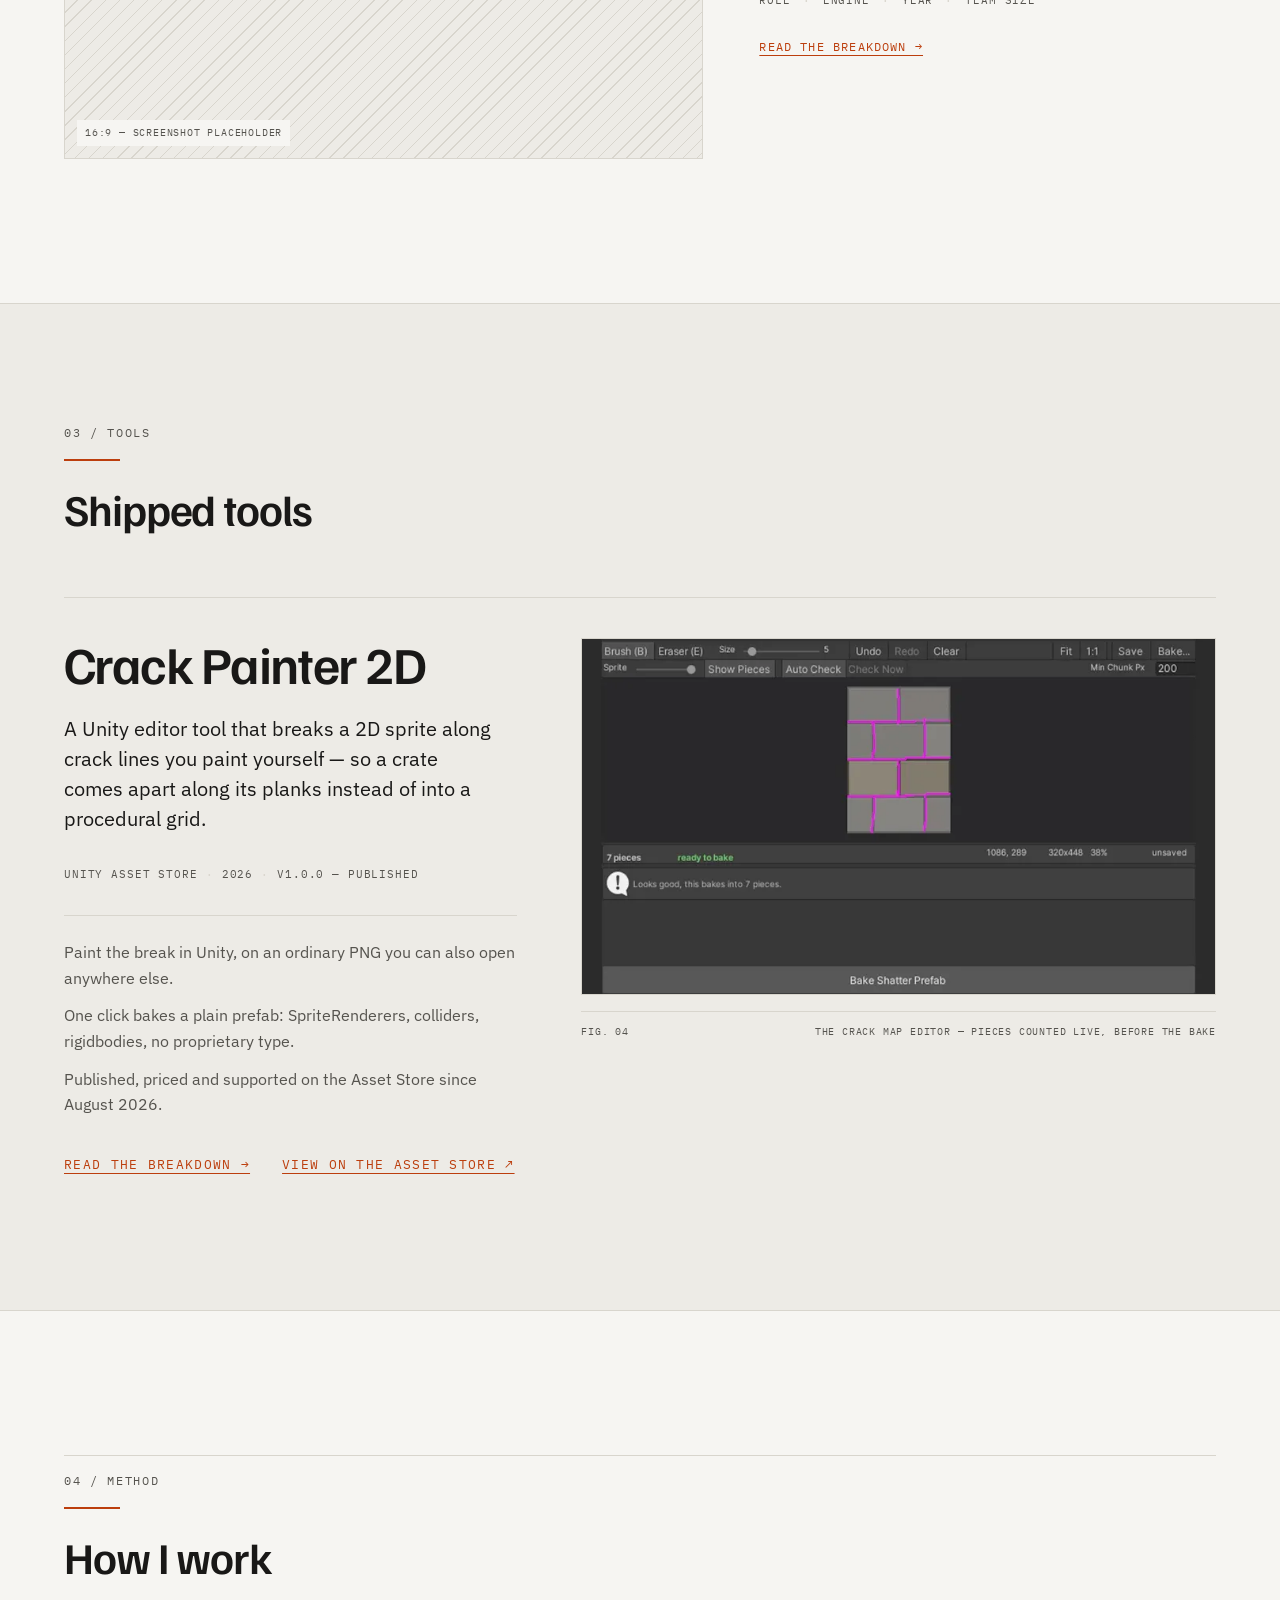
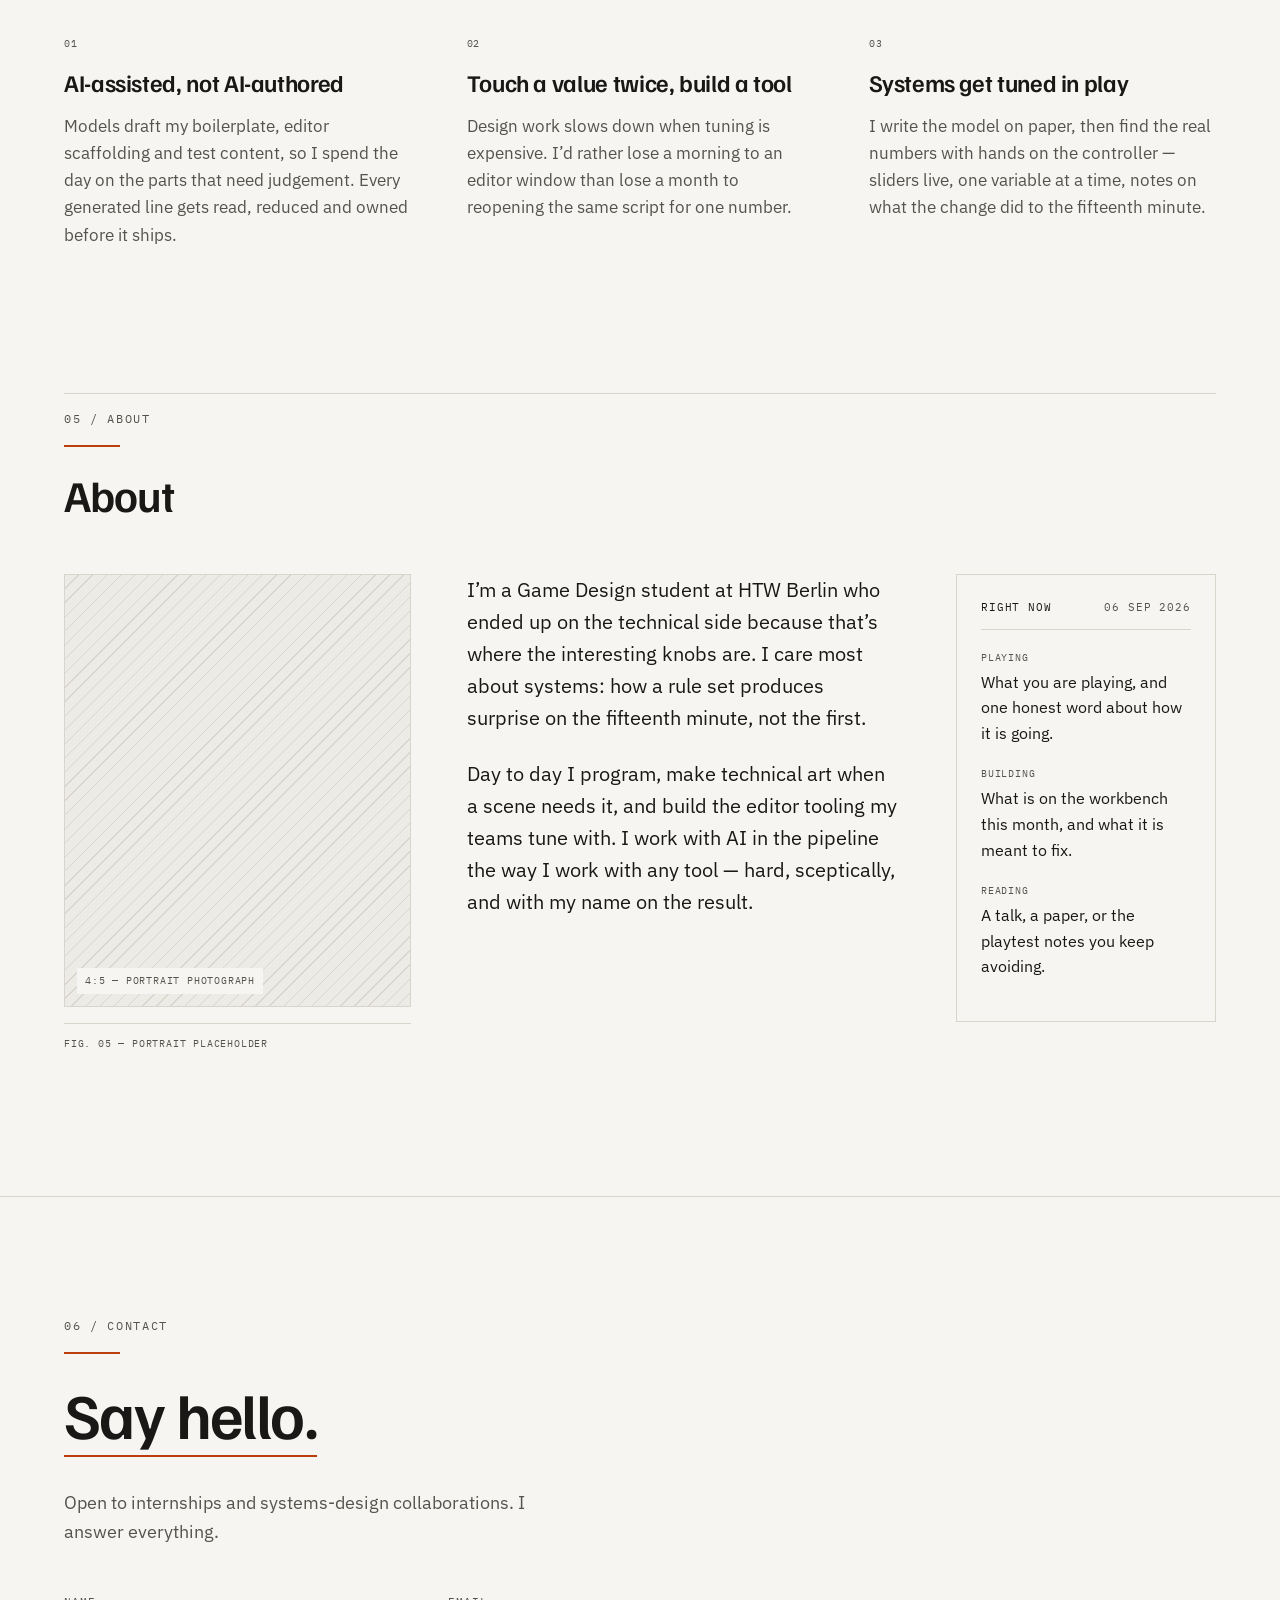
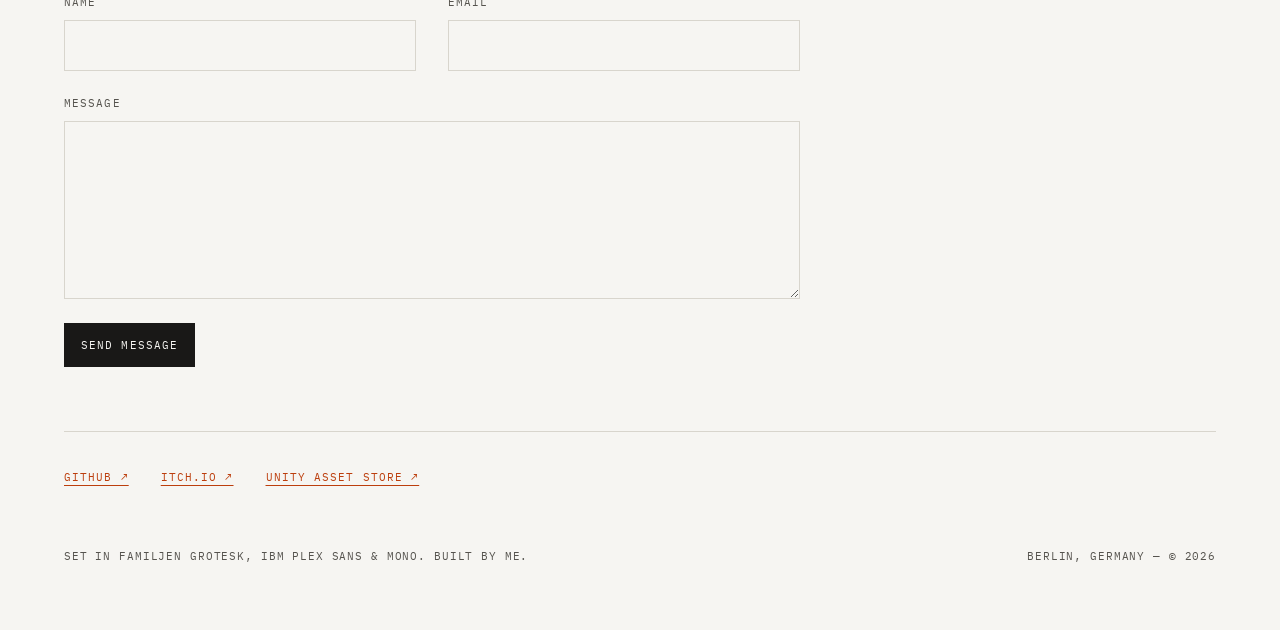
==== commit b861a823: "Add the Crack Painter 2D case study, and put it in the Tools band The first shipped tool on the site" ====
--- a/index.html
+++ b/index.html
@@ -4,7 +4,7 @@
 <meta charset="utf-8">
 <meta name="viewport" content="width=device-width, initial-scale=1">
 
-<!-- TODO: swap the remaining placeholders — projects, tool, media, resume.
+<!-- TODO: swap the remaining placeholders — project two, media, resume.
      Running list: planning/incomplete.md -->
 <title>Paul Schwab — game systems and the tools that tune them</title>
 <meta name="description" content="Portfolio of a game design student working in systems and technical design: Unity, C#, editor tooling, and an AI-assisted pipeline.">
@@ -181,31 +181,39 @@
         <h2 class="section__title">Shipped tools</h2>
       </div>
 
+      <!-- Unlike a project card, this one is not a single door: it has two
+           real destinations, the breakdown and the listing. Two named links
+           beat one card-sized overlay that has to swallow whichever loses. -->
       <article class="tool">
-        <h3 class="tool__name">Tool Name</h3>
-        <p class="tool__pitch">One-line pitch for the shipped tool — what it does for the person using it, in plain language rather than feature list.</p>
+        <h3 class="tool__name"><a href="./tools/crack-painter-2d/">Crack Painter 2D</a></h3>
+        <p class="tool__pitch">A Unity editor tool that breaks a 2D sprite along crack lines you paint yourself &mdash; so a crate comes apart along its planks instead of into a procedural grid.</p>
         <div class="tool__meta meta-row">
           <span>Unity Asset Store</span><span class="meta-row__sep">&middot;</span>
-          <span>Year</span><span class="meta-row__sep">&middot;</span>
-          <span>Version — status</span>
+          <span>2026</span><span class="meta-row__sep">&middot;</span>
+          <span>v1.0.0 &mdash; published</span>
         </div>
 
         <figure class="figure tool__figure">
-          <div class="ph"><span class="ph__label">16:9 — editor capture: the tool in context</span></div>
+          <img src="./assets/img/crack-painter/baker-800.webp"
+               srcset="./assets/img/crack-painter/baker-800.webp 800w, ./assets/img/crack-painter/baker.webp 1280w"
+               sizes="(min-width: 900px) 700px, 100vw" width="1280" height="720" loading="lazy" decoding="async"
+               alt="The Crack Painter 2D window in Unity: a stone wall sprite with magenta crack lines painted between the blocks, and a status bar reading “7 pieces — ready to bake”.">
           <figcaption class="figure__caption">
             <span>Fig. 04</span>
-            <span>What the capture shows</span>
+            <span>The crack map editor &mdash; pieces counted live, before the bake</span>
           </figcaption>
         </figure>
 
         <ul class="tool__points">
-          <li>First supporting point — the thing that makes it quick to adopt.</li>
-          <li>Second supporting point — where the output goes.</li>
-          <li>Third supporting point — evidence that someone else uses it.</li>
+          <li>Paint the break in Unity, on an ordinary PNG you can also open anywhere else.</li>
+          <li>One click bakes a plain prefab: SpriteRenderers, colliders, rigidbodies, no proprietary type.</li>
+          <li>Published, priced and supported on the Asset Store since August 2026.</li>
         </ul>
 
-        <!-- TODO: Asset Store listing URL. -->
-        <a class="link-out tool__link" href="#">View on the Asset Store ↗</a>
+        <p class="tool__links">
+          <a class="link-out" href="./tools/crack-painter-2d/">Read the breakdown &rarr;</a>
+          <a class="link-out" href="https://assetstore.unity.com/packages/tools/sprite-management/crack-painter-2d-sprite-shatter-break-tool-395136" target="_blank" rel="noopener">View on the Asset Store &nearr;</a>
+        </p>
       </article>
     </div>
   </section>
@@ -330,9 +338,7 @@
       <!-- TODO (incomplete): LinkedIn profile — uncomment once the profile exists.
       <a class="link-out" href="#">LinkedIn ↗</a>
       -->
-      <!-- TODO (incomplete): Unity Asset Store publisher page — uncomment once a tool is listed.
-      <a class="link-out" href="#">Unity Asset Store ↗</a>
-      -->
+      <a class="link-out" href="https://assetstore.unity.com/publishers/152882" rel="me">Unity Asset Store ↗</a>
     </div>
 
     <div class="colophon meta">
--- a/assets/css/site.css
+++ b/assets/css/site.css
@@ -21,6 +21,11 @@
 p { text-wrap: pretty; }
 img, svg, video { max-width: 100%; height: auto; display: block; }
 ul { margin: 0; padding: 0; list-style: none; }
+
+code {
+  font-family: var(--font-mono);
+  font-size: 0.9em;
+}
 
 ::selection { background: var(--accent); color: var(--paper); }
 
@@ -439,6 +444,15 @@
 }
 .tool__meta { margin-top: var(--s-5); }
 .tool__figure { margin-top: var(--s-6); }
+/* A real capture sits in the same box the .ph placeholder did. Inside the
+   recessed band the fills invert, so this one grounds on --paper. */
+.tool__figure img {
+  width: 100%;
+  aspect-ratio: 16 / 9;
+  object-fit: cover;
+  border: 1px solid var(--rule);
+  background: var(--paper);
+}
 .tool__points {
   display: flex;
   flex-direction: column;
@@ -448,7 +462,15 @@
   border-top: 1px solid var(--rule);
 }
 .tool__points li { font-size: var(--size-small); color: var(--ink-2); }
-.tool__link { margin-top: var(--s-4); min-height: 48px; font-size: var(--size-meta); }
+.tool__links {
+  display: flex;
+  flex-wrap: wrap;
+  gap: 0 var(--s-8);
+  margin-top: var(--s-4);
+}
+.tool__links .link-out { min-height: 48px; font-size: var(--size-meta); }
+.tool__name a { color: var(--ink); text-decoration: none; }
+.tool__name a:hover { color: var(--accent); }
 
 /* --- Method ------------------------------------------------------ */
 .method-grid {
@@ -666,7 +688,7 @@
       "pitch   figure"
       "meta    figure"
       "points  figure"
-      "link    figure";
+      "links   figure";
     margin-top: var(--s-16);
     padding-top: var(--s-10);
   }
@@ -675,7 +697,8 @@
   .tool__meta   { grid-area: meta; margin-top: var(--s-8); }
   .tool__figure { grid-area: figure; margin-top: 0; }
   .tool__points { grid-area: points; gap: var(--s-3); margin-top: var(--s-8); padding-top: var(--s-6); }
-  .tool__link   { grid-area: link; margin-top: var(--s-6); align-self: start; font-size: 0.813rem; }
+  .tool__links  { grid-area: links; margin-top: var(--s-6); align-self: start; }
+  .tool__links .link-out { font-size: 0.813rem; }
 
   .method-grid { grid-template-columns: repeat(3, 1fr); gap: var(--s-14); margin-top: var(--s-14); }
   .method__title { margin-top: var(--s-4); }
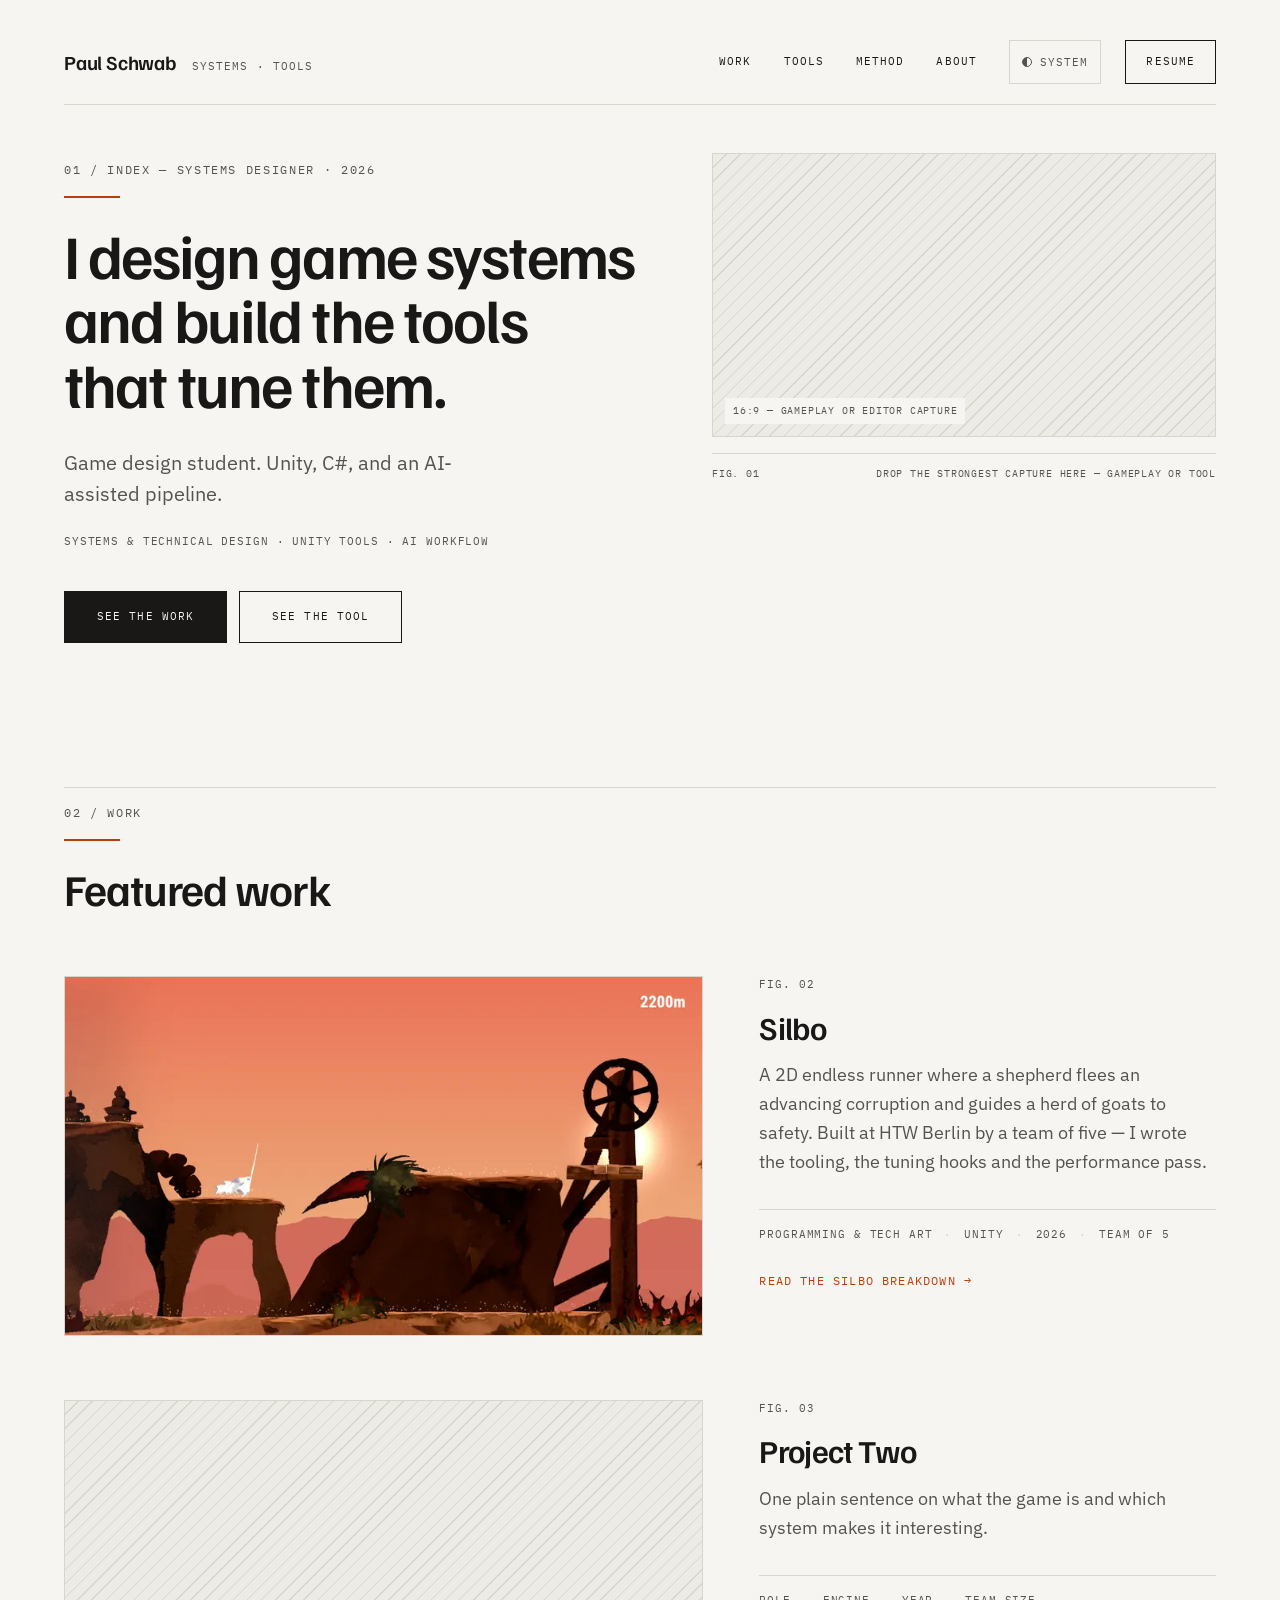
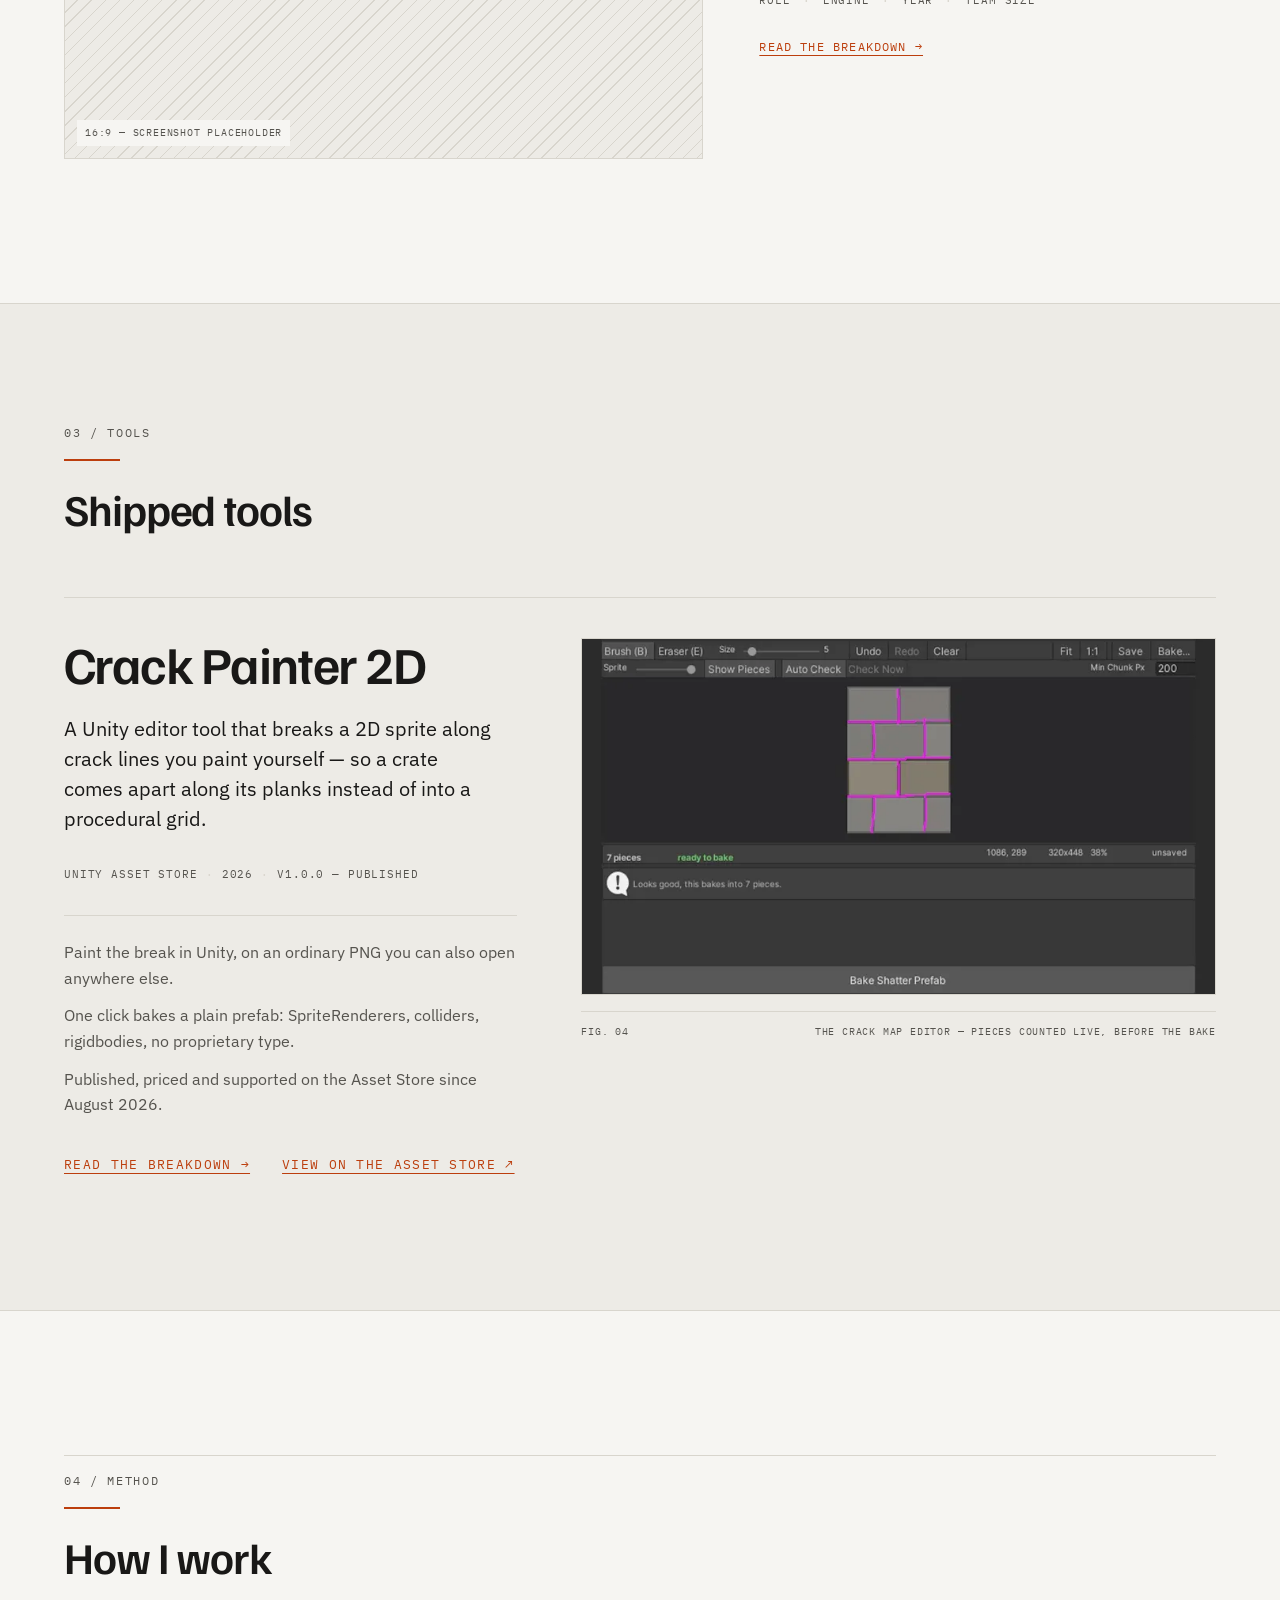
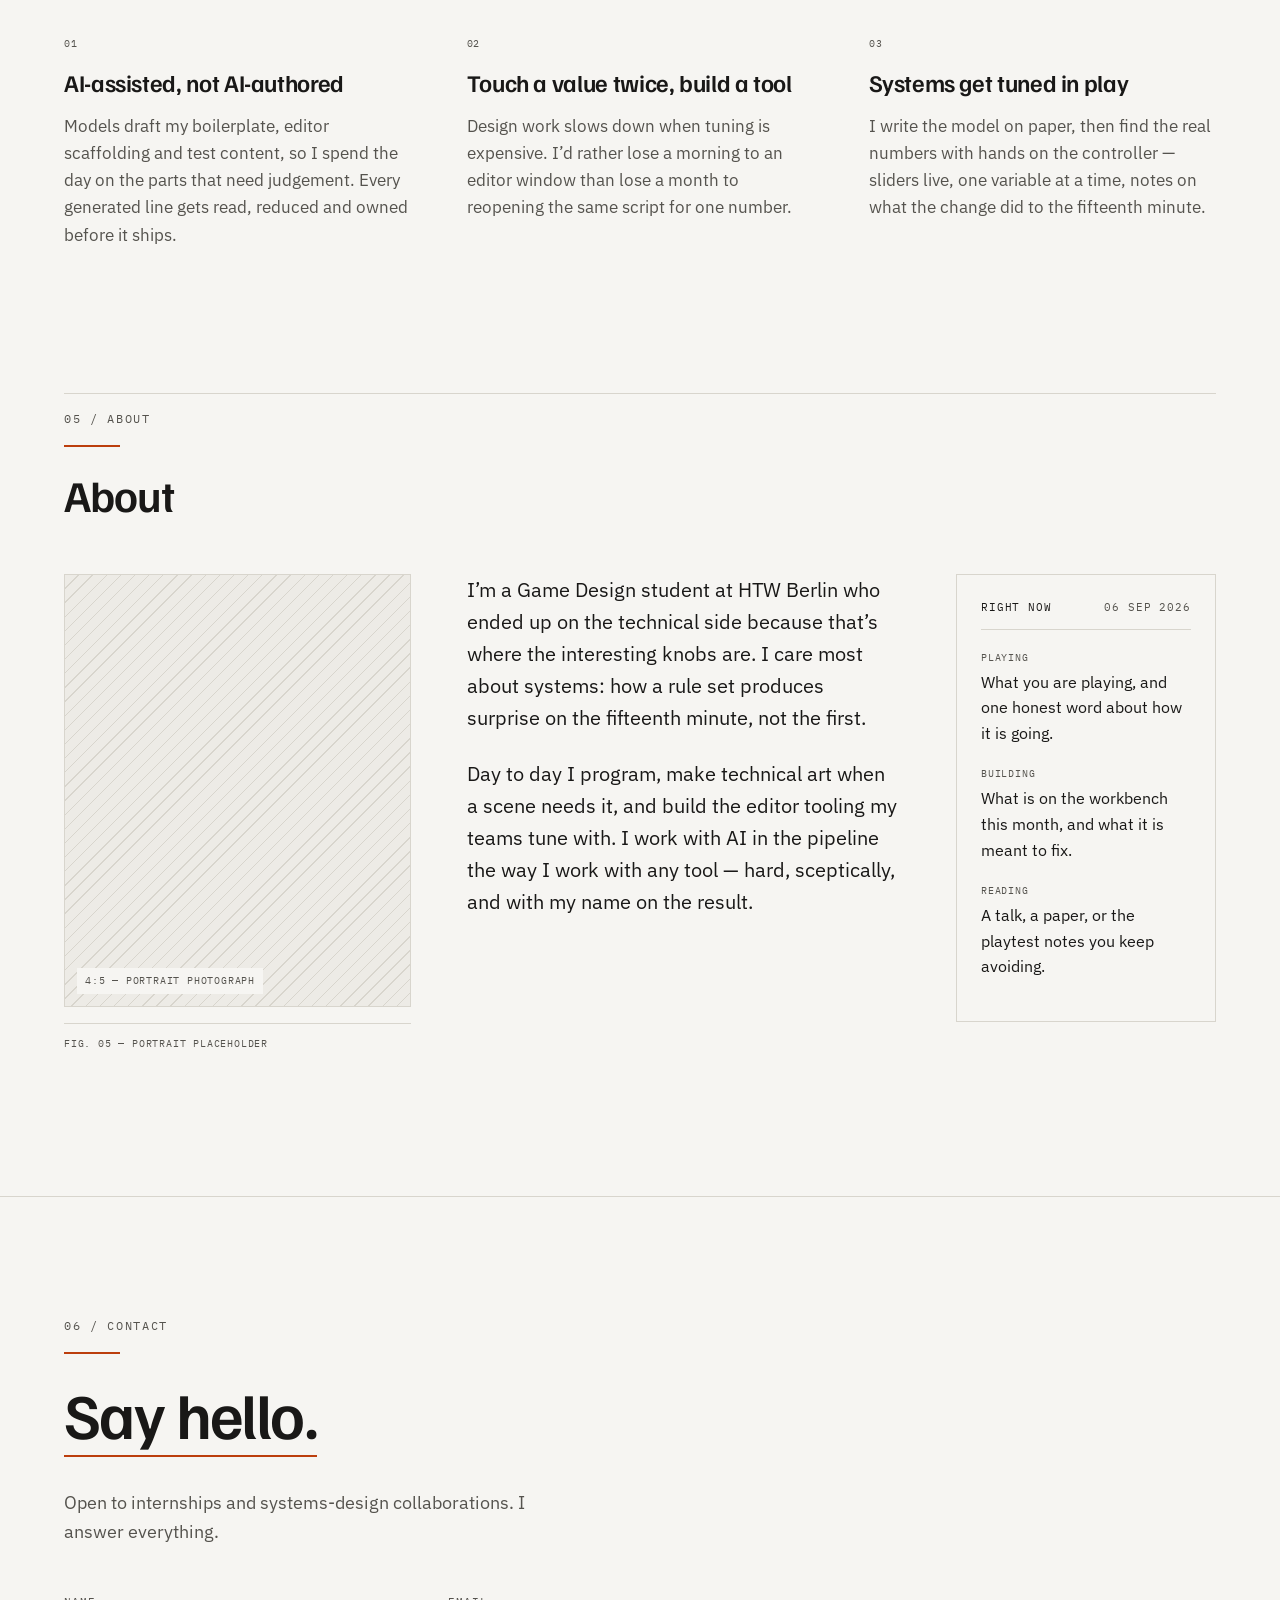
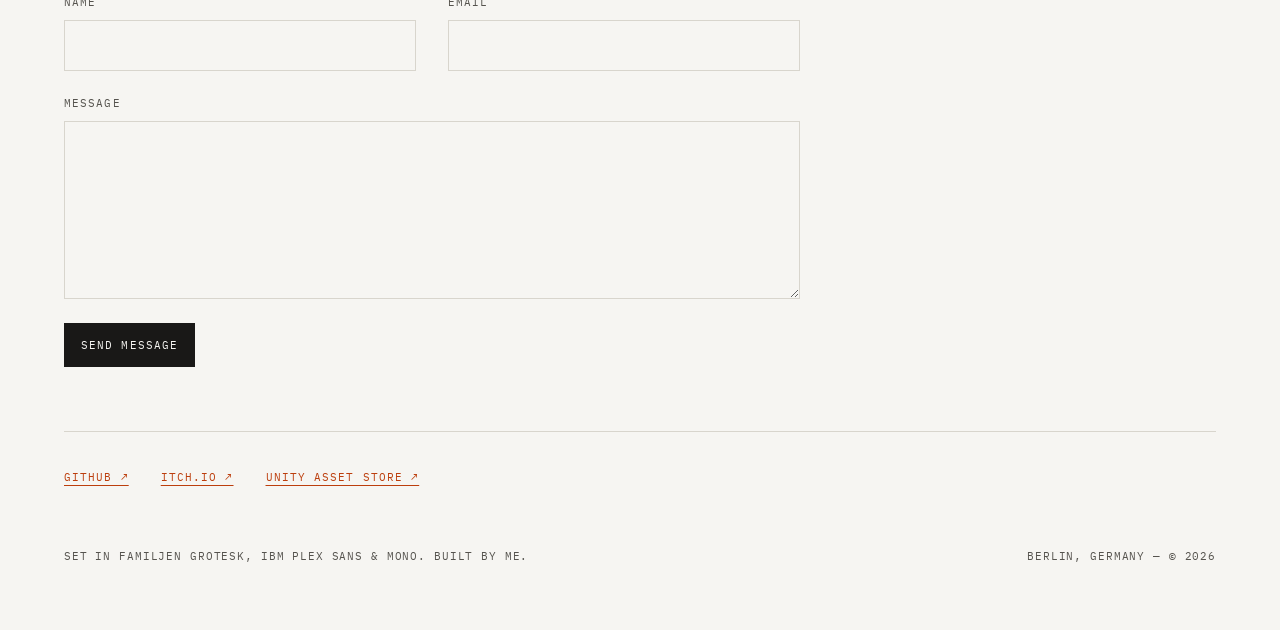
==== commit fecec6e2: "Redesign Crack Painter portfolio page" ====
--- a/index.html
+++ b/index.html
@@ -194,10 +194,12 @@
         </div>
 
         <figure class="figure tool__figure">
-          <img src="./assets/img/crack-painter/baker-800.webp"
-               srcset="./assets/img/crack-painter/baker-800.webp 800w, ./assets/img/crack-painter/baker.webp 1280w"
-               sizes="(min-width: 900px) 700px, 100vw" width="1280" height="720" loading="lazy" decoding="async"
-               alt="The Crack Painter 2D window in Unity: a stone wall sprite with magenta crack lines painted between the blocks, and a status bar reading “7 pieces — ready to bake”.">
+          <a href="./tools/crack-painter-2d/" aria-label="Explore Crack Painter 2D">
+            <img src="./assets/img/crack-painter/baker-800.webp"
+                 srcset="./assets/img/crack-painter/baker-800.webp 800w, ./assets/img/crack-painter/baker.webp 1280w"
+                 sizes="(min-width: 900px) 700px, 100vw" width="1280" height="720" loading="lazy" decoding="async"
+                 alt="The Crack Painter 2D window in Unity: a stone wall sprite with magenta crack lines painted between the blocks, and a status bar reading “7 pieces — ready to bake”.">
+          </a>
           <figcaption class="figure__caption">
             <span>Fig. 04</span>
             <span>The crack map editor &mdash; pieces counted live, before the bake</span>
@@ -349,5 +351,8 @@
 </footer>
 
 <script src="./assets/js/theme.js" defer></script>
+<!-- The home page shatters to reveal Crack Painter 2D when its project
+     link is opened. The same links also work without the animation. -->
+<script src="./assets/js/shatter.js" defer></script>
 </body>
 </html>
--- a/assets/css/site.css
+++ b/assets/css/site.css
@@ -444,6 +444,7 @@
 }
 .tool__meta { margin-top: var(--s-5); }
 .tool__figure { margin-top: var(--s-6); }
+.tool__figure > a { display: block; }
 /* A real capture sits in the same box the .ph placeholder did. Inside the
    recessed band the fills invert, so this one grounds on --paper. */
 .tool__figure img {
@@ -746,3 +747,54 @@
 @media (min-width: 1440px) {
   .hero__figure { margin-right: -64px; }
 }
+
+/* --- Crack Painter: the whole home page breaks to reveal the project. --- */
+.shatter-destination {
+  position: fixed;
+  inset: 0;
+  width: 100vw;
+  height: 100vh;
+  border: 0;
+  opacity: 0;
+  z-index: -1;
+  pointer-events: none;
+  background: var(--paper);
+}
+.shatter-destination.is-revealing { opacity: 1; z-index: 59; }
+.shatter {
+  position: fixed;
+  inset: 0;
+  z-index: 60;
+  overflow: hidden;
+  contain: strict;
+}
+.shatter__piece {
+  position: absolute;
+  inset: 0;
+  background: var(--paper);
+  overflow: hidden;
+  will-change: transform, opacity;
+  backface-visibility: hidden;
+}
+.shatter__snapshot {
+  position: absolute;
+  left: 0;
+  min-height: 100vh;
+  background: var(--paper);
+  pointer-events: none;
+}
+.shatter__snapshot * { animation: none !important; transition: none !important; }
+.shatter__cracks {
+  position: absolute;
+  inset: 0;
+  width: 100%;
+  height: 100%;
+  pointer-events: none;
+}
+.shatter__cracks path {
+  fill: none;
+  stroke: #f653ce;
+  stroke-width: 1.5;
+  stroke-linecap: round;
+  vector-effect: non-scaling-stroke;
+}
